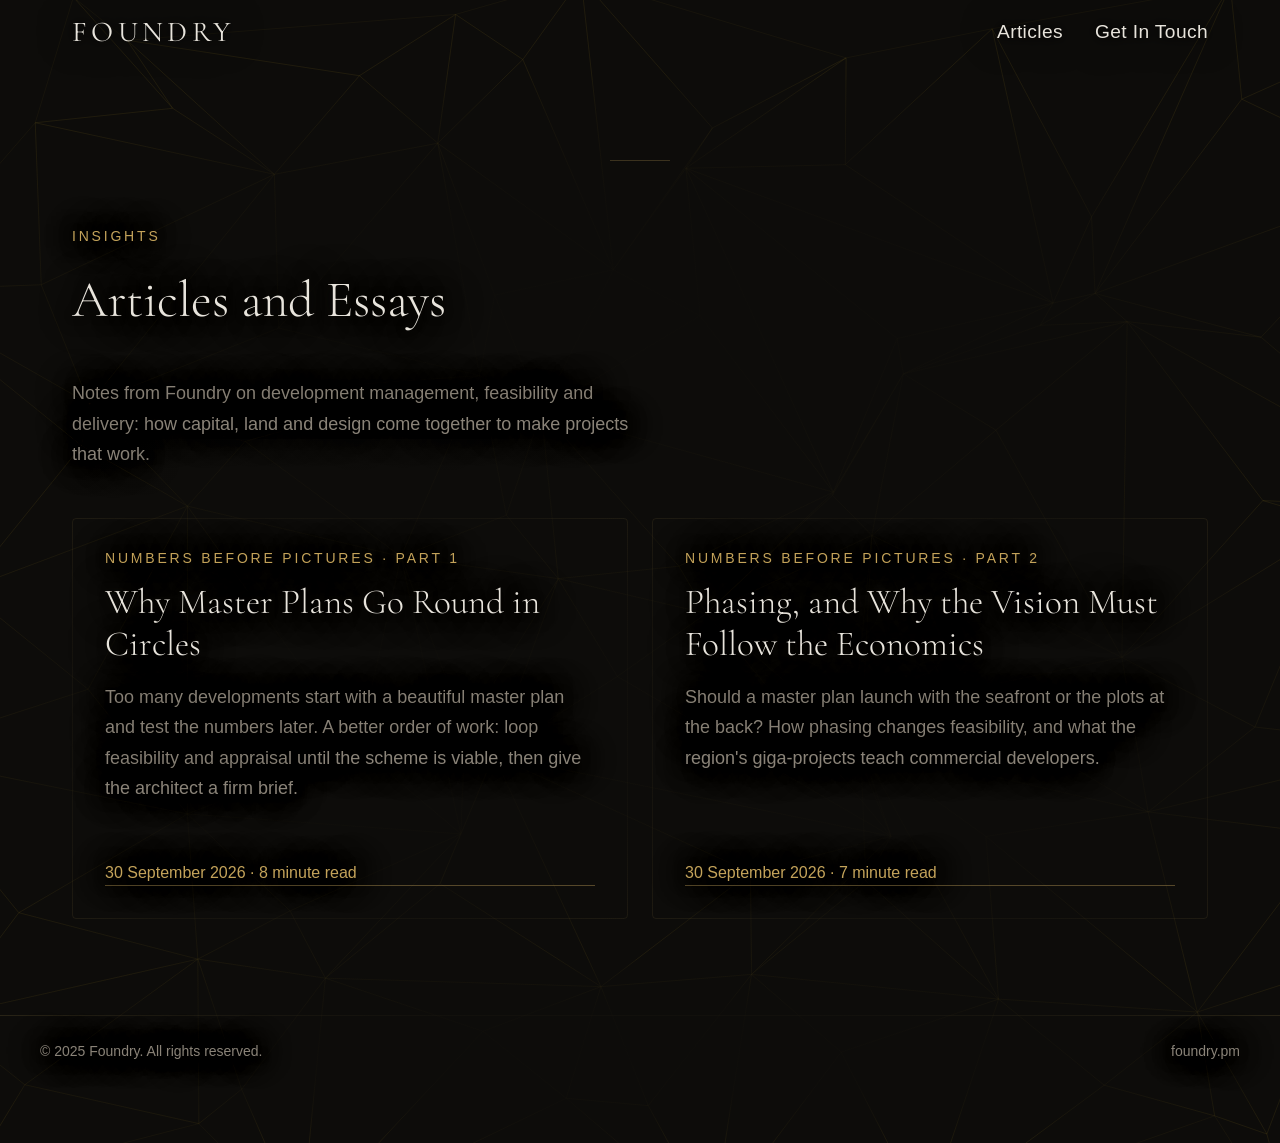
==== articles/index.html @ 2c0c54c0 "Add the Articles section: list page, styles and scripts" ====
<!DOCTYPE html>
<html lang="en">
  <head>
    <meta charset="UTF-8" />
    <meta name="viewport" content="width=device-width, initial-scale=1.0, maximum-scale=1" />
    <title>Articles and Essays | Foundry</title>
    <meta name="description" content="Articles and essays from Foundry on development management, feasibility, appraisal and phasing for real estate projects in the UAE and beyond." />
    <link rel="canonical" href="https://foundry.pm/articles/" />
    <meta property="og:title" content="Articles and Essays | Foundry" />
    <meta property="og:description" content="Articles and essays from Foundry on development management, feasibility, appraisal and phasing for real estate projects in the UAE and beyond." />
    <meta property="og:type" content="article" />
    <meta property="og:url" content="https://foundry.pm/articles/" />
    <meta property="og:image" content="https://foundry.pm/opengraph.jpg" />
    <link rel="icon" type="image/svg+xml" href="data:image/svg+xml,%3Csvg xmlns='http://www.w3.org/2000/svg' viewBox='0 0 32 32'%3E%3Crect width='32' height='32' rx='4' fill='%230D0C0A'/%3E%3Ctext x='7' y='23' font-family='Georgia,serif' font-size='20' font-weight='700' fill='%23C4A35A'%3EF%3C/text%3E%3C/svg%3E" />
    <link rel="preconnect" href="https://fonts.googleapis.com" />
    <link rel="preconnect" href="https://fonts.gstatic.com" crossorigin />
    <link href="https://fonts.googleapis.com/css2?family=Cormorant+Garamond:ital,wght@0,300;0,400;0,500;1,300;1,400&display=swap" rel="stylesheet" />
    <link href="https://api.fontshare.com/v2/css?f[]=satoshi@300,400,500,700&display=swap" rel="stylesheet" />
    <link rel="stylesheet" href="../assets/index-D7hxxsSs.css" />
    <link rel="stylesheet" href="../articles/site-extras.css" />
  </head>
  <body>
    <canvas id="page-bg" aria-hidden="true"></canvas>
    <nav class="foundry-nav">
      <div class="nav-container">
        <a class="nav-wordmark" href="../">FOUNDRY</a>
        <div class="nav-links">
          <a class="nav-cta" href="../articles/">Articles</a>
          <a class="nav-cta" href="../#contact">Get In Touch</a>
        </div>
      </div>
    </nav>
    <main>
      <section class="section articles-hero">
        <div class="section-container content-halo">
          <span class="section-divider" aria-hidden="true"></span>
          <p class="section-label">INSIGHTS</p>
          <h1 class="section-headline">Articles and Essays</h1>
          <p class="articles-intro">Notes from Foundry on development management, feasibility and delivery: how capital, land and design come together to make projects that work.</p>
        </div>
      </section>
      <section class="section" style="padding-top:0">
        <div class="section-container">
          <div class="articles-list">
          <a class="party-card content-halo insights-card" href="numbers-before-pictures-part-1/">
            <span class="card-num">Numbers Before Pictures · Part 1</span>
            <h3 class="card-title">Why Master Plans Go Round in Circles</h3>
            <p class="card-body">Too many developments start with a beautiful master plan and test the numbers later. A better order of work: loop feasibility and appraisal until the scheme is viable, then give the architect a firm brief.</p>
            <span class="insights-read">30 September 2026 · 8 minute read</span>
            <div class="card-line" aria-hidden="true"></div>
          </a>
          <a class="party-card content-halo insights-card" href="numbers-before-pictures-part-2/">
            <span class="card-num">Numbers Before Pictures · Part 2</span>
            <h3 class="card-title">Phasing, and Why the Vision Must Follow the Economics</h3>
            <p class="card-body">Should a master plan launch with the seafront or the plots at the back? How phasing changes feasibility, and what the region&#x27;s giga-projects teach commercial developers.</p>
            <span class="insights-read">30 September 2026 · 7 minute read</span>
            <div class="card-line" aria-hidden="true"></div>
          </a>
          </div>
        </div>
      </section>
    </main>
    <footer class="foundry-footer">
      <div class="footer-inner content-halo">
        <span class="footer-copy">© 2025 Foundry. All rights reserved.</span>
        <span class="footer-domain">foundry.pm</span>
      </div>
    </footer>
    <script src="../articles/page.js"></script>
  </body>
</html>
---- assets/index-D7hxxsSs.css ----
@layer properties{@supports (((-webkit-hyphens:none)) and (not (margin-trim:inline))) or ((-moz-orient:inline) and (not (color:rgb(from red r g b)))){*,:before,:after,::backdrop{--tw-translate-x:0;--tw-translate-y:0;--tw-translate-z:0;--tw-rotate-x:initial;--tw-rotate-y:initial;--tw-rotate-z:initial;--tw-skew-x:initial;--tw-skew-y:initial;--tw-space-y-reverse:0;--tw-space-x-reverse:0;--tw-border-style:solid;--tw-leading:initial;--tw-font-weight:initial;--tw-tracking:initial;--tw-ordinal:initial;--tw-slashed-zero:initial;--tw-numeric-figure:initial;--tw-numeric-spacing:initial;--tw-numeric-fraction:initial;--tw-shadow:0 0 #0000;--tw-shadow-color:initial;--tw-shadow-alpha:100%;--tw-inset-shadow:0 0 #0000;--tw-inset-shadow-color:initial;--tw-inset-shadow-alpha:100%;--tw-ring-color:initial;--tw-ring-shadow:0 0 #0000;--tw-inset-ring-color:initial;--tw-inset-ring-shadow:0 0 #0000;--tw-ring-inset:initial;--tw-ring-offset-width:0px;--tw-ring-offset-color:#fff;--tw-ring-offset-shadow:0 0 #0000;--tw-outline-style:solid;--tw-duration:initial;--tw-ease:initial;--tw-content:""}}}@layer theme{:root,:host{--font-sans:ui-sans-serif, system-ui, sans-serif, "Apple Color Emoji", "Segoe UI Emoji", "Segoe UI Symbol", "Noto Color Emoji";--font-mono:ui-monospace, SFMono-Regular, Menlo, Monaco, Consolas, "Liberation Mono", "Courier New", monospace;--color-red-50:oklch(97.1% .013 17.38);--color-red-300:oklch(80.8% .114 19.571);--color-red-400:oklch(70.4% .191 22.216);--color-red-500:oklch(63.7% .237 25.331);--color-red-600:oklch(57.7% .245 27.325);--color-gray-50:oklch(98.5% .002 247.839);--color-gray-600:oklch(44.6% .03 256.802);--color-gray-900:oklch(21% .034 264.665);--color-black:#000;--spacing:.25rem;--container-sm:24rem;--container-md:28rem;--container-lg:32rem;--text-xs:.75rem;--text-xs--line-height:calc(1 / .75);--text-sm:.875rem;--text-sm--line-height:calc(1.25 / .875);--text-base:1rem;--text-base--line-height: 1.5 ;--text-lg:1.125rem;--text-lg--line-height:calc(1.75 / 1.125);--text-xl:1.25rem;--text-2xl:1.5rem;--text-2xl--line-height:calc(2 / 1.5);--font-weight-normal:400;--font-weight-medium:500;--font-weight-semibold:600;--font-weight-bold:700;--tracking-tight:-.025em;--tracking-widest:.1em;--leading-snug:1.375;--leading-normal:1.5;--leading-relaxed:1.625;--radius-sm:.25rem;--radius-md:.375rem;--radius-lg:.5rem;--radius-xl:.75rem;--ease-in-out:cubic-bezier(.4, 0, .2, 1);--animate-spin:spin 1s linear infinite;--animate-pulse:pulse 2s cubic-bezier(.4, 0, .6, 1) infinite;--aspect-video:16 / 9;--default-transition-duration:.15s;--default-transition-timing-function:cubic-bezier(.4, 0, .2, 1);--default-font-family:var(--font-sans);--default-mono-font-family:var(--font-mono)}}@layer base{*,:after,:before,::backdrop{box-sizing:border-box;border:0 solid;margin:0;padding:0}::file-selector-button{box-sizing:border-box;border:0 solid;margin:0;padding:0}html,:host{-webkit-text-size-adjust:100%;tab-size:4;line-height:1.5;font-family:var(--default-font-family,ui-sans-serif, system-ui, sans-serif, "Apple Color Emoji", "Segoe UI Emoji", "Segoe UI Symbol", "Noto Color Emoji");font-feature-settings:var(--default-font-feature-settings,normal);font-variation-settings:var(--default-font-variation-settings,normal);-webkit-tap-highlight-color:transparent}hr{height:0;color:inherit;border-top-width:1px}abbr:where([title]){-webkit-text-decoration:underline dotted;text-decoration:underline dotted}h1,h2,h3,h4,h5,h6{font-size:inherit;font-weight:inherit}a{color:inherit;-webkit-text-decoration:inherit;text-decoration:inherit}b,strong{font-weight:bolder}code,kbd,samp,pre{font-family:var(--default-mono-font-family,ui-monospace, SFMono-Regular, Menlo, Monaco, Consolas, "Liberation Mono", "Courier New", monospace);font-feature-settings:var(--default-mono-font-feature-settings,normal);font-variation-settings:var(--default-mono-font-variation-settings,normal);font-size:1em}small{font-size:80%}sub,sup{vertical-align:baseline;font-size:75%;line-height:0;position:relative}sub{bottom:-.25em}sup{top:-.5em}table{text-indent:0;border-color:inherit;border-collapse:collapse}:-moz-focusring{outline:auto}progress{vertical-align:baseline}summary{display:list-item}ol,ul,menu{list-style:none}img,svg,video,canvas,audio,iframe,embed,object{vertical-align:middle;display:block}img,video{max-width:100%;height:auto}button,input,select,optgroup,textarea{font:inherit;font-feature-settings:inherit;font-variation-settings:inherit;letter-spacing:inherit;color:inherit;opacity:1;background-color:#0000;border-radius:0}::file-selector-button{font:inherit;font-feature-settings:inherit;font-variation-settings:inherit;letter-spacing:inherit;color:inherit;opacity:1;background-color:#0000;border-radius:0}:where(select:is([multiple],[size])) optgroup{font-weight:bolder}:where(select:is([multiple],[size])) optgroup option{padding-inline-start:20px}::file-selector-button{margin-inline-end:4px}::placeholder{opacity:1}@supports (not ((-webkit-appearance:-apple-pay-button))) or (contain-intrinsic-size:1px){::placeholder{color:currentColor}@supports (color:color-mix(in lab,red,red)){::placeholder{color:color-mix(in oklab,currentcolor 50%,transparent)}}}textarea{resize:vertical}::-webkit-search-decoration{-webkit-appearance:none}::-webkit-date-and-time-value{min-height:1lh;text-align:inherit}::-webkit-datetime-edit{display:inline-flex}::-webkit-datetime-edit-fields-wrapper{padding:0}::-webkit-datetime-edit{padding-block:0}::-webkit-datetime-edit-year-field{padding-block:0}::-webkit-datetime-edit-month-field{padding-block:0}::-webkit-datetime-edit-day-field{padding-block:0}::-webkit-datetime-edit-hour-field{padding-block:0}::-webkit-datetime-edit-minute-field{padding-block:0}::-webkit-datetime-edit-second-field{padding-block:0}::-webkit-datetime-edit-millisecond-field{padding-block:0}::-webkit-datetime-edit-meridiem-field{padding-block:0}::-webkit-calendar-picker-indicator{line-height:1}:-moz-ui-invalid{box-shadow:none}button,input:where([type=button],[type=reset],[type=submit]){appearance:button}::file-selector-button{appearance:button}::-webkit-inner-spin-button{height:auto}::-webkit-outer-spin-button{height:auto}[hidden]:where(:not([hidden=until-found])){display:none!important}}@layer components;@layer utilities{.\@container\/field-group{container:field-group/inline-size}.pointer-events-auto{pointer-events:auto}.pointer-events-none{pointer-events:none}.invisible{visibility:hidden}.sr-only{clip-path:inset(50%);white-space:nowrap;border-width:0;width:1px;height:1px;margin:-1px;padding:0;position:absolute;overflow:hidden}.absolute{position:absolute}.fixed{position:fixed}.relative{position:relative}.static{position:static}.inset-0{inset:calc(var(--spacing) * 0)}.inset-x-0{inset-inline:calc(var(--spacing) * 0)}.inset-y-0{inset-block:calc(var(--spacing) * 0)}.start{inset-inline-start:var(--spacing)}.-top-12{top:calc(var(--spacing) * -12)}.top-0{top:calc(var(--spacing) * 0)}.top-1\.5{top:calc(var(--spacing) * 1.5)}.top-1\/2{top:50%}.top-2{top:calc(var(--spacing) * 2)}.top-3\.5{top:calc(var(--spacing) * 3.5)}.top-4{top:calc(var(--spacing) * 4)}.top-\[1px\]{top:1px}.top-\[50\%\]{top:50%}.top-\[60\%\]{top:60%}.top-full{top:100%}.-right-12{right:calc(var(--spacing) * -12)}.right-0{right:calc(var(--spacing) * 0)}.right-1{right:calc(var(--spacing) * 1)}.right-2{right:calc(var(--spacing) * 2)}.right-3{right:calc(var(--spacing) * 3)}.right-4{right:calc(var(--spacing) * 4)}.-bottom-12{bottom:calc(var(--spacing) * -12)}.bottom-0{bottom:calc(var(--spacing) * 0)}.-left-12{left:calc(var(--spacing) * -12)}.left-0{left:calc(var(--spacing) * 0)}.left-1\/2{left:50%}.left-2{left:calc(var(--spacing) * 2)}.left-\[50\%\]{left:50%}.z-10{z-index:10}.z-20{z-index:20}.z-50{z-index:50}.z-\[1\]{z-index:1}.z-\[100\]{z-index:100}.order-first{order:-9999}.order-last{order:9999}.\!m-0{margin:calc(var(--spacing) * 0)!important}.-mx-1{margin-inline:calc(var(--spacing) * -1)}.mx-2{margin-inline:calc(var(--spacing) * 2)}.mx-3\.5{margin-inline:calc(var(--spacing) * 3.5)}.mx-4{margin-inline:calc(var(--spacing) * 4)}.mx-auto{margin-inline:auto}.-my-2{margin-block:calc(var(--spacing) * -2)}.my-0{margin-block:calc(var(--spacing) * 0)}.my-0\.5{margin-block:calc(var(--spacing) * .5)}.my-1{margin-block:calc(var(--spacing) * 1)}.-mt-4{margin-top:calc(var(--spacing) * -4)}.mt-1\.5{margin-top:calc(var(--spacing) * 1.5)}.mt-2{margin-top:calc(var(--spacing) * 2)}.mt-4{margin-top:calc(var(--spacing) * 4)}.mt-24{margin-top:calc(var(--spacing) * 24)}.mt-auto{margin-top:auto}.mr-2{margin-right:calc(var(--spacing) * 2)}.mb-1{margin-bottom:calc(var(--spacing) * 1)}.mb-2{margin-bottom:calc(var(--spacing) * 2)}.mb-3{margin-bottom:calc(var(--spacing) * 3)}.mb-4{margin-bottom:calc(var(--spacing) * 4)}.-ml-4{margin-left:calc(var(--spacing) * -4)}.ml-1{margin-left:calc(var(--spacing) * 1)}.ml-4{margin-left:calc(var(--spacing) * 4)}.ml-auto{margin-left:auto}.line-clamp-2{-webkit-line-clamp:2;-webkit-box-orient:vertical;display:-webkit-box;overflow:hidden}.block{display:block}.flex{display:flex}.grid{display:grid}.hidden{display:none}.inline-flex{display:inline-flex}.table{display:table}.aspect-square{aspect-ratio:1}.aspect-video{aspect-ratio:var(--aspect-video)}.size-4{width:calc(var(--spacing) * 4);height:calc(var(--spacing) * 4)}.size-6{width:calc(var(--spacing) * 6);height:calc(var(--spacing) * 6)}.size-8{width:calc(var(--spacing) * 8);height:calc(var(--spacing) * 8)}.size-10{width:calc(var(--spacing) * 10);height:calc(var(--spacing) * 10)}.size-\[--cell-size\]{width:--cell-size;height:--cell-size}.h-1\.5{height:calc(var(--spacing) * 1.5)}.h-2{height:calc(var(--spacing) * 2)}.h-2\.5{height:calc(var(--spacing) * 2.5)}.h-3{height:calc(var(--spacing) * 3)}.h-3\.5{height:calc(var(--spacing) * 3.5)}.h-4{height:calc(var(--spacing) * 4)}.h-5{height:calc(var(--spacing) * 5)}.h-6{height:calc(var(--spacing) * 6)}.h-7{height:calc(var(--spacing) * 7)}.h-8{height:calc(var(--spacing) * 8)}.h-9{height:calc(var(--spacing) * 9)}.h-10{height:calc(var(--spacing) * 10)}.h-12{height:calc(var(--spacing) * 12)}.h-\[--cell-size\]{height:--cell-size}.h-\[1px\]{height:1px}.h-\[var\(--radix-navigation-menu-viewport-height\)\]{height:var(--radix-navigation-menu-viewport-height)}.h-\[var\(--radix-select-trigger-height\)\]{height:var(--radix-select-trigger-height)}.h-auto{height:auto}.h-full{height:100%}.h-px{height:1px}.h-svh{height:100svh}.max-h-\[--radix-context-menu-content-available-height\]{max-height:--radix-context-menu-content-available-height}.max-h-\[--radix-select-content-available-height\]{max-height:--radix-select-content-available-height}.max-h-\[300px\]{max-height:300px}.max-h-\[var\(--radix-dropdown-menu-content-available-height\)\]{max-height:var(--radix-dropdown-menu-content-available-height)}.max-h-screen{max-height:100vh}.min-h-0{min-height:calc(var(--spacing) * 0)}.min-h-8{min-height:calc(var(--spacing) * 8)}.min-h-9{min-height:calc(var(--spacing) * 9)}.min-h-10{min-height:calc(var(--spacing) * 10)}.min-h-\[60px\]{min-height:60px}.min-h-screen{min-height:100vh}.min-h-svh{min-height:100svh}.w-0{width:calc(var(--spacing) * 0)}.w-1{width:calc(var(--spacing) * 1)}.w-2{width:calc(var(--spacing) * 2)}.w-2\.5{width:calc(var(--spacing) * 2.5)}.w-3{width:calc(var(--spacing) * 3)}.w-3\.5{width:calc(var(--spacing) * 3.5)}.w-3\/4{width:75%}.w-4{width:calc(var(--spacing) * 4)}.w-5{width:calc(var(--spacing) * 5)}.w-7{width:calc(var(--spacing) * 7)}.w-8{width:calc(var(--spacing) * 8)}.w-9{width:calc(var(--spacing) * 9)}.w-10{width:calc(var(--spacing) * 10)}.w-64{width:calc(var(--spacing) * 64)}.w-72{width:calc(var(--spacing) * 72)}.w-\[--cell-size\]{width:--cell-size}.w-\[1px\]{width:1px}.w-\[100px\]{width:100px}.w-\[var\(--sidebar-width\)\]{width:var(--sidebar-width)}.w-auto{width:auto}.w-fit{width:fit-content}.w-full{width:100%}.w-max{width:max-content}.w-px{width:1px}.max-w-\[var\(--skeleton-width\)\]{max-width:var(--skeleton-width)}.max-w-lg{max-width:var(--container-lg)}.max-w-max{max-width:max-content}.max-w-md{max-width:var(--container-md)}.max-w-sm{max-width:var(--container-sm)}.min-w-0{min-width:calc(var(--spacing) * 0)}.min-w-5{min-width:calc(var(--spacing) * 5)}.min-w-8{min-width:calc(var(--spacing) * 8)}.min-w-9{min-width:calc(var(--spacing) * 9)}.min-w-10{min-width:calc(var(--spacing) * 10)}.min-w-\[--cell-size\]{min-width:--cell-size}.min-w-\[8rem\]{min-width:8rem}.min-w-\[12rem\]{min-width:12rem}.min-w-\[var\(--radix-select-trigger-width\)\]{min-width:var(--radix-select-trigger-width)}.flex-1{flex:1}.shrink-0{flex-shrink:0}.grow{flex-grow:1}.grow-0{flex-grow:0}.basis-full{flex-basis:100%}.caption-bottom{caption-side:bottom}.border-collapse{border-collapse:collapse}.origin-\[--radix-context-menu-content-transform-origin\]{transform-origin:--radix-context-menu-content-transform-origin}.origin-\[--radix-dropdown-menu-content-transform-origin\]{transform-origin:--radix-dropdown-menu-content-transform-origin}.origin-\[--radix-hover-card-content-transform-origin\]{transform-origin:--radix-hover-card-content-transform-origin}.origin-\[--radix-menubar-content-transform-origin\]{transform-origin:--radix-menubar-content-transform-origin}.origin-\[--radix-popover-content-transform-origin\]{transform-origin:--radix-popover-content-transform-origin}.origin-\[--radix-select-content-transform-origin\]{transform-origin:--radix-select-content-transform-origin}.origin-\[--radix-tooltip-content-transform-origin\]{transform-origin:--radix-tooltip-content-transform-origin}.-translate-x-1\/2{--tw-translate-x: -50% ;translate:var(--tw-translate-x) var(--tw-translate-y)}.-translate-x-px{--tw-translate-x:-1px;translate:var(--tw-translate-x) var(--tw-translate-y)}.translate-x-\[-50\%\]{--tw-translate-x:-50%;translate:var(--tw-translate-x) var(--tw-translate-y)}.translate-x-px{--tw-translate-x:1px;translate:var(--tw-translate-x) var(--tw-translate-y)}.-translate-y-1\/2{--tw-translate-y: -50% ;translate:var(--tw-translate-x) var(--tw-translate-y)}.translate-y-\[-50\%\]{--tw-translate-y:-50%;translate:var(--tw-translate-x) var(--tw-translate-y)}.rotate-45{rotate:45deg}.rotate-90{rotate:90deg}.transform{transform:var(--tw-rotate-x,) var(--tw-rotate-y,) var(--tw-rotate-z,) var(--tw-skew-x,) var(--tw-skew-y,)}.animate-pulse{animation:var(--animate-pulse)}.animate-spin{animation:var(--animate-spin)}.cursor-default{cursor:default}.cursor-pointer{cursor:pointer}.cursor-text{cursor:text}.touch-none{touch-action:none}.resize{resize:both}.resize-none{resize:none}.list-disc{list-style-type:disc}.list-none{list-style-type:none}.flex-col{flex-direction:column}.flex-col-reverse{flex-direction:column-reverse}.flex-row{flex-direction:row}.flex-wrap{flex-wrap:wrap}.place-content-center{place-content:center}.items-center{align-items:center}.items-end{align-items:flex-end}.items-start{align-items:flex-start}.items-stretch{align-items:stretch}.justify-between{justify-content:space-between}.justify-center{justify-content:center}.justify-start{justify-content:flex-start}.gap-1{gap:calc(var(--spacing) * 1)}.gap-1\.5{gap:calc(var(--spacing) * 1.5)}.gap-2{gap:calc(var(--spacing) * 2)}.gap-2\.5{gap:calc(var(--spacing) * 2.5)}.gap-3{gap:calc(var(--spacing) * 3)}.gap-4{gap:calc(var(--spacing) * 4)}.gap-6{gap:calc(var(--spacing) * 6)}.gap-7{gap:calc(var(--spacing) * 7)}:where(.space-y-1\.5>:not(:last-child)){--tw-space-y-reverse:0;margin-block-start:calc(calc(var(--spacing) * 1.5) * var(--tw-space-y-reverse));margin-block-end:calc(calc(var(--spacing) * 1.5) * calc(1 - var(--tw-space-y-reverse)))}:where(.space-y-2>:not(:last-child)){--tw-space-y-reverse:0;margin-block-start:calc(calc(var(--spacing) * 2) * var(--tw-space-y-reverse));margin-block-end:calc(calc(var(--spacing) * 2) * calc(1 - var(--tw-space-y-reverse)))}:where(.space-x-1>:not(:last-child)){--tw-space-x-reverse:0;margin-inline-start:calc(calc(var(--spacing) * 1) * var(--tw-space-x-reverse));margin-inline-end:calc(calc(var(--spacing) * 1) * calc(1 - var(--tw-space-x-reverse)))}:where(.space-x-4>:not(:last-child)){--tw-space-x-reverse:0;margin-inline-start:calc(calc(var(--spacing) * 4) * var(--tw-space-x-reverse));margin-inline-end:calc(calc(var(--spacing) * 4) * calc(1 - var(--tw-space-x-reverse)))}.self-stretch{align-self:stretch}.overflow-auto{overflow:auto}.overflow-hidden{overflow:hidden}.overflow-x-hidden{overflow-x:hidden}.overflow-y-auto{overflow-y:auto}.rounded-\[2px\]{border-radius:2px}.rounded-\[calc\(var\(--radius\)-5px\)\]{border-radius:calc(var(--radius) - 5px)}.rounded-\[inherit\]{border-radius:inherit}.rounded-full{border-radius:3.40282e38px}.rounded-lg{border-radius:var(--radius-lg)}.rounded-md{border-radius:var(--radius-md)}.rounded-none{border-radius:0}.rounded-sm{border-radius:var(--radius-sm)}.rounded-xl{border-radius:var(--radius-xl)}.rounded-t-\[10px\]{border-top-left-radius:10px;border-top-right-radius:10px}.rounded-l-md{border-top-left-radius:var(--radius-md);border-bottom-left-radius:var(--radius-md)}.rounded-tl-sm{border-top-left-radius:var(--radius-sm)}.rounded-r-md{border-top-right-radius:var(--radius-md);border-bottom-right-radius:var(--radius-md)}.border{border-style:var(--tw-border-style);border-width:1px}.border-0{border-style:var(--tw-border-style);border-width:0}.border-2{border-style:var(--tw-border-style);border-width:2px}.border-\[1\.5px\]{border-style:var(--tw-border-style);border-width:1.5px}.border-y{border-block-style:var(--tw-border-style);border-block-width:1px}.border-t{border-top-style:var(--tw-border-style);border-top-width:1px}.border-r{border-right-style:var(--tw-border-style);border-right-width:1px}.border-b{border-bottom-style:var(--tw-border-style);border-bottom-width:1px}.border-l{border-left-style:var(--tw-border-style);border-left-width:1px}.border-dashed{--tw-border-style:dashed;border-style:dashed}.\[border-color\:var\(--badge-outline\)\]{border-color:var(--badge-outline)}.\[border-color\:var\(--button-outline\)\]{border-color:var(--button-outline)}.border-\[--color-border\]{border-color:--color-border}.border-transparent{border-color:#0000}.border-t-transparent{border-top-color:#0000}.border-l-transparent{border-left-color:#0000}.bg-\[--color-bg\]{background-color:--color-bg}.bg-black\/80{background-color:#000c}@supports (color:color-mix(in lab,red,red)){.bg-black\/80{background-color:color-mix(in oklab,var(--color-black) 80%,transparent)}}.bg-gray-50{background-color:var(--color-gray-50)}.bg-transparent{background-color:#0000}.fill-current{fill:currentColor}.p-0{padding:calc(var(--spacing) * 0)}.p-1{padding:calc(var(--spacing) * 1)}.p-2{padding:calc(var(--spacing) * 2)}.p-3{padding:calc(var(--spacing) * 3)}.p-4{padding:calc(var(--spacing) * 4)}.p-6{padding:calc(var(--spacing) * 6)}.p-\[1px\]{padding:1px}.px-1{padding-inline:calc(var(--spacing) * 1)}.px-1\.5{padding-inline:calc(var(--spacing) * 1.5)}.px-2{padding-inline:calc(var(--spacing) * 2)}.px-2\.5{padding-inline:calc(var(--spacing) * 2.5)}.px-3{padding-inline:calc(var(--spacing) * 3)}.px-4{padding-inline:calc(var(--spacing) * 4)}.px-8{padding-inline:calc(var(--spacing) * 8)}.px-\[--cell-size\]{padding-inline:--cell-size}.py-0\.5{padding-block:calc(var(--spacing) * .5)}.py-1{padding-block:calc(var(--spacing) * 1)}.py-1\.5{padding-block:calc(var(--spacing) * 1.5)}.py-2{padding-block:calc(var(--spacing) * 2)}.py-3{padding-block:calc(var(--spacing) * 3)}.py-4{padding-block:calc(var(--spacing) * 4)}.py-6{padding-block:calc(var(--spacing) * 6)}.pt-0{padding-top:calc(var(--spacing) * 0)}.pt-3{padding-top:calc(var(--spacing) * 3)}.pt-4{padding-top:calc(var(--spacing) * 4)}.pt-6{padding-top:calc(var(--spacing) * 6)}.pr-1{padding-right:calc(var(--spacing) * 1)}.pr-2{padding-right:calc(var(--spacing) * 2)}.pr-2\.5{padding-right:calc(var(--spacing) * 2.5)}.pr-3{padding-right:calc(var(--spacing) * 3)}.pr-8{padding-right:calc(var(--spacing) * 8)}.pb-3{padding-bottom:calc(var(--spacing) * 3)}.pb-4{padding-bottom:calc(var(--spacing) * 4)}.pl-2{padding-left:calc(var(--spacing) * 2)}.pl-2\.5{padding-left:calc(var(--spacing) * 2.5)}.pl-3{padding-left:calc(var(--spacing) * 3)}.pl-4{padding-left:calc(var(--spacing) * 4)}.pl-8{padding-left:calc(var(--spacing) * 8)}.text-center{text-align:center}.text-left{text-align:left}.align-middle{vertical-align:middle}.font-mono{font-family:var(--font-mono)}.font-sans{font-family:var(--font-sans)}.text-2xl{font-size:var(--text-2xl);line-height:var(--tw-leading,var(--text-2xl--line-height))}.text-base{font-size:var(--text-base);line-height:var(--tw-leading,var(--text-base--line-height))}.text-lg{font-size:var(--text-lg);line-height:var(--tw-leading,var(--text-lg--line-height))}.text-sm{font-size:var(--text-sm);line-height:var(--tw-leading,var(--text-sm--line-height))}.text-sm\/relaxed{font-size:var(--text-sm);line-height:var(--leading-relaxed)}.text-xs{font-size:var(--text-xs);line-height:var(--tw-leading,var(--text-xs--line-height))}.text-\[0\.8rem\]{font-size:.8rem}.leading-none{--tw-leading:1;line-height:1}.leading-normal{--tw-leading:var(--leading-normal);line-height:var(--leading-normal)}.leading-snug{--tw-leading:var(--leading-snug);line-height:var(--leading-snug)}.font-bold{--tw-font-weight:var(--font-weight-bold);font-weight:var(--font-weight-bold)}.font-medium{--tw-font-weight:var(--font-weight-medium);font-weight:var(--font-weight-medium)}.font-normal{--tw-font-weight:var(--font-weight-normal);font-weight:var(--font-weight-normal)}.font-semibold{--tw-font-weight:var(--font-weight-semibold);font-weight:var(--font-weight-semibold)}.tracking-tight{--tw-tracking:var(--tracking-tight);letter-spacing:var(--tracking-tight)}.tracking-widest{--tw-tracking:var(--tracking-widest);letter-spacing:var(--tracking-widest)}.text-balance{text-wrap:balance}.break-words{overflow-wrap:break-word}.whitespace-nowrap{white-space:nowrap}.text-current{color:currentColor}.text-gray-600{color:var(--color-gray-600)}.text-gray-900{color:var(--color-gray-900)}.text-red-500{color:var(--color-red-500)}.tabular-nums{--tw-numeric-spacing:tabular-nums;font-variant-numeric:var(--tw-ordinal,) var(--tw-slashed-zero,) var(--tw-numeric-figure,) var(--tw-numeric-spacing,) var(--tw-numeric-fraction,)}.underline-offset-4{text-underline-offset:4px}.opacity-0{opacity:0}.opacity-50{opacity:.5}.opacity-60{opacity:.6}.opacity-70{opacity:.7}.opacity-90{opacity:.9}.shadow{--tw-shadow:0 1px 3px 0 var(--tw-shadow-color,#0000001a), 0 1px 2px -1px var(--tw-shadow-color,#0000001a);box-shadow:var(--tw-inset-shadow),var(--tw-inset-ring-shadow),var(--tw-ring-offset-shadow),var(--tw-ring-shadow),var(--tw-shadow)}.shadow-\[0_0_0_1px_hsl\(var\(--sidebar-border\)\)\]{--tw-shadow:0 0 0 1px var(--tw-shadow-color,hsl(var(--sidebar-border)));box-shadow:var(--tw-inset-shadow),var(--tw-inset-ring-shadow),var(--tw-ring-offset-shadow),var(--tw-ring-shadow),var(--tw-shadow)}.shadow-lg{--tw-shadow:0 10px 15px -3px var(--tw-shadow-color,#0000001a), 0 4px 6px -4px var(--tw-shadow-color,#0000001a);box-shadow:var(--tw-inset-shadow),var(--tw-inset-ring-shadow),var(--tw-ring-offset-shadow),var(--tw-ring-shadow),var(--tw-shadow)}.shadow-md{--tw-shadow:0 4px 6px -1px var(--tw-shadow-color,#0000001a), 0 2px 4px -2px var(--tw-shadow-color,#0000001a);box-shadow:var(--tw-inset-shadow),var(--tw-inset-ring-shadow),var(--tw-ring-offset-shadow),var(--tw-ring-shadow),var(--tw-shadow)}.shadow-none{--tw-shadow:0 0 #0000;box-shadow:var(--tw-inset-shadow),var(--tw-inset-ring-shadow),var(--tw-ring-offset-shadow),var(--tw-ring-shadow),var(--tw-shadow)}.shadow-sm{--tw-shadow:0 1px 3px 0 var(--tw-shadow-color,#0000001a), 0 1px 2px -1px var(--tw-shadow-color,#0000001a);box-shadow:var(--tw-inset-shadow),var(--tw-inset-ring-shadow),var(--tw-ring-offset-shadow),var(--tw-ring-shadow),var(--tw-shadow)}.shadow-xl{--tw-shadow:0 20px 25px -5px var(--tw-shadow-color,#0000001a), 0 8px 10px -6px var(--tw-shadow-color,#0000001a);box-shadow:var(--tw-inset-shadow),var(--tw-inset-ring-shadow),var(--tw-ring-offset-shadow),var(--tw-ring-shadow),var(--tw-shadow)}.shadow-xs{--tw-shadow:0 1px 2px 0 var(--tw-shadow-color,#0000000d);box-shadow:var(--tw-inset-shadow),var(--tw-inset-ring-shadow),var(--tw-ring-offset-shadow),var(--tw-ring-shadow),var(--tw-shadow)}.ring-0{--tw-ring-shadow:var(--tw-ring-inset,) 0 0 0 calc(0px + var(--tw-ring-offset-width)) var(--tw-ring-color,currentcolor);box-shadow:var(--tw-inset-shadow),var(--tw-inset-ring-shadow),var(--tw-ring-offset-shadow),var(--tw-ring-shadow),var(--tw-shadow)}.ring-1{--tw-ring-shadow:var(--tw-ring-inset,) 0 0 0 calc(1px + var(--tw-ring-offset-width)) var(--tw-ring-color,currentcolor);box-shadow:var(--tw-inset-shadow),var(--tw-inset-ring-shadow),var(--tw-ring-offset-shadow),var(--tw-ring-shadow),var(--tw-shadow)}.outline-hidden{--tw-outline-style:none;outline-style:none}@media(forced-colors:active){.outline-hidden{outline-offset:2px;outline:2px solid #0000}}.outline{outline-style:var(--tw-outline-style);outline-width:1px}.outline-2{outline-style:var(--tw-outline-style);outline-width:2px}.outline-offset-2{outline-offset:2px}.outline-transparent{outline-color:#0000}.transition{transition-property:color,background-color,border-color,outline-color,text-decoration-color,fill,stroke,--tw-gradient-from,--tw-gradient-via,--tw-gradient-to,opacity,box-shadow,transform,translate,scale,rotate,filter,-webkit-backdrop-filter,backdrop-filter,display,content-visibility,overlay,pointer-events;transition-timing-function:var(--tw-ease,var(--default-transition-timing-function));transition-duration:var(--tw-duration,var(--default-transition-duration))}.transition-\[color\,box-shadow\]{transition-property:color,box-shadow;transition-timing-function:var(--tw-ease,var(--default-transition-timing-function));transition-duration:var(--tw-duration,var(--default-transition-duration))}.transition-\[left\,right\,width\]{transition-property:left,right,width;transition-timing-function:var(--tw-ease,var(--default-transition-timing-function));transition-duration:var(--tw-duration,var(--default-transition-duration))}.transition-\[margin\,opacity\]{transition-property:margin,opacity;transition-timing-function:var(--tw-ease,var(--default-transition-timing-function));transition-duration:var(--tw-duration,var(--default-transition-duration))}.transition-\[width\,height\,padding\]{transition-property:width,height,padding;transition-timing-function:var(--tw-ease,var(--default-transition-timing-function));transition-duration:var(--tw-duration,var(--default-transition-duration))}.transition-\[width\]{transition-property:width;transition-timing-function:var(--tw-ease,var(--default-transition-timing-function));transition-duration:var(--tw-duration,var(--default-transition-duration))}.transition-all{transition-property:all;transition-timing-function:var(--tw-ease,var(--default-transition-timing-function));transition-duration:var(--tw-duration,var(--default-transition-duration))}.transition-colors{transition-property:color,background-color,border-color,outline-color,text-decoration-color,fill,stroke,--tw-gradient-from,--tw-gradient-via,--tw-gradient-to;transition-timing-function:var(--tw-ease,var(--default-transition-timing-function));transition-duration:var(--tw-duration,var(--default-transition-duration))}.transition-opacity{transition-property:opacity;transition-timing-function:var(--tw-ease,var(--default-transition-timing-function));transition-duration:var(--tw-duration,var(--default-transition-duration))}.transition-transform{transition-property:transform,translate,scale,rotate;transition-timing-function:var(--tw-ease,var(--default-transition-timing-function));transition-duration:var(--tw-duration,var(--default-transition-duration))}.duration-100{--tw-duration:.1s;transition-duration:.1s}.duration-200{--tw-duration:.2s;transition-duration:.2s}.duration-300{--tw-duration:.3s;transition-duration:.3s}.duration-1000{--tw-duration:1s;transition-duration:1s}.ease-in-out{--tw-ease:var(--ease-in-out);transition-timing-function:var(--ease-in-out)}.ease-linear{--tw-ease:linear;transition-timing-function:linear}.outline-none{--tw-outline-style:none;outline-style:none}.select-none{-webkit-user-select:none;user-select:none}.\[--cell-size\:2rem\]{--cell-size:2rem}.group-focus-within\/menu-item\:opacity-100:is(:where(.group\/menu-item):focus-within *){opacity:1}@media(hover:hover){.group-hover\:opacity-100:is(:where(.group):hover *),.group-hover\/menu-item\:opacity-100:is(:where(.group\/menu-item):hover *){opacity:1}}.group-has-data-\[sidebar\=menu-action\]\/menu-item\:pr-8:is(:where(.group\/menu-item):has([data-sidebar=menu-action]) *){padding-right:calc(var(--spacing) * 8)}.group-has-\[\[data-orientation\=horizontal\]\]\/field\:text-balance:is(:where(.group\/field):has([data-orientation=horizontal]) *){text-wrap:balance}.group-has-\[\[data-slot\=item-description\]\]\/item\:translate-y-0\.5:is(:where(.group\/item):has([data-slot=item-description]) *){--tw-translate-y:calc(var(--spacing) * .5);translate:var(--tw-translate-x) var(--tw-translate-y)}.group-has-\[\[data-slot\=item-description\]\]\/item\:self-start:is(:where(.group\/item):has([data-slot=item-description]) *){align-self:flex-start}.group-has-\[\>input\]\/input-group\:pt-2\.5:is(:where(.group\/input-group):has(>input) *){padding-top:calc(var(--spacing) * 2.5)}.group-has-\[\>input\]\/input-group\:pb-2\.5:is(:where(.group\/input-group):has(>input) *){padding-bottom:calc(var(--spacing) * 2.5)}.group-data-\[collapsible\=icon\]\:-mt-8:is(:where(.group)[data-collapsible=icon] *){margin-top:calc(var(--spacing) * -8)}.group-data-\[collapsible\=icon\]\:hidden:is(:where(.group)[data-collapsible=icon] *){display:none}.group-data-\[collapsible\=icon\]\:h-8\!:is(:where(.group)[data-collapsible=icon] *){height:calc(var(--spacing) * 8)!important}.group-data-\[collapsible\=icon\]\:w-8\!:is(:where(.group)[data-collapsible=icon] *){width:calc(var(--spacing) * 8)!important}.group-data-\[collapsible\=icon\]\:w-\[calc\(var\(--sidebar-width-icon\)\+var\(--spacing-4\)\)\]:is(:where(.group)[data-collapsible=icon] *){width:calc(var(--sidebar-width-icon) + var(--spacing-4))}.group-data-\[collapsible\=icon\]\:w-\[calc\(var\(--sidebar-width-icon\)\+var\(--spacing-4\)\+2px\)\]:is(:where(.group)[data-collapsible=icon] *){width:calc(var(--sidebar-width-icon) + var(--spacing-4) + 2px)}.group-data-\[collapsible\=icon\]\:w-\[var\(--sidebar-width-icon\)\]:is(:where(.group)[data-collapsible=icon] *){width:var(--sidebar-width-icon)}.group-data-\[collapsible\=icon\]\:overflow-hidden:is(:where(.group)[data-collapsible=icon] *){overflow:hidden}.group-data-\[collapsible\=icon\]\:p-0\!:is(:where(.group)[data-collapsible=icon] *){padding:calc(var(--spacing) * 0)!important}.group-data-\[collapsible\=icon\]\:p-2\!:is(:where(.group)[data-collapsible=icon] *){padding:calc(var(--spacing) * 2)!important}.group-data-\[collapsible\=icon\]\:opacity-0:is(:where(.group)[data-collapsible=icon] *){opacity:0}.group-data-\[collapsible\=offcanvas\]\:right-\[calc\(var\(--sidebar-width\)\*-1\)\]:is(:where(.group)[data-collapsible=offcanvas] *){right:calc(var(--sidebar-width) * -1)}.group-data-\[collapsible\=offcanvas\]\:left-\[calc\(var\(--sidebar-width\)\*-1\)\]:is(:where(.group)[data-collapsible=offcanvas] *){left:calc(var(--sidebar-width) * -1)}.group-data-\[collapsible\=offcanvas\]\:w-0:is(:where(.group)[data-collapsible=offcanvas] *){width:calc(var(--spacing) * 0)}.group-data-\[collapsible\=offcanvas\]\:translate-x-0:is(:where(.group)[data-collapsible=offcanvas] *){--tw-translate-x:calc(var(--spacing) * 0);translate:var(--tw-translate-x) var(--tw-translate-y)}.group-data-\[disabled\=true\]\/field\:opacity-50:is(:where(.group\/field)[data-disabled=true] *),.group-data-\[disabled\=true\]\/input-group\:opacity-50:is(:where(.group\/input-group)[data-disabled=true] *){opacity:.5}.group-data-\[focused\=true\]\/day\:relative:is(:where(.group\/day)[data-focused=true] *){position:relative}.group-data-\[focused\=true\]\/day\:z-10:is(:where(.group\/day)[data-focused=true] *){z-index:10}.group-data-\[focused\=true\]\/day\:ring-\[3px\]:is(:where(.group\/day)[data-focused=true] *){--tw-ring-shadow:var(--tw-ring-inset,) 0 0 0 calc(3px + var(--tw-ring-offset-width)) var(--tw-ring-color,currentcolor);box-shadow:var(--tw-inset-shadow),var(--tw-inset-ring-shadow),var(--tw-ring-offset-shadow),var(--tw-ring-shadow),var(--tw-shadow)}.group-data-\[side\=left\]\:-right-4:is(:where(.group)[data-side=left] *){right:calc(var(--spacing) * -4)}.group-data-\[side\=left\]\:border-r:is(:where(.group)[data-side=left] *){border-right-style:var(--tw-border-style);border-right-width:1px}.group-data-\[side\=right\]\:left-0:is(:where(.group)[data-side=right] *){left:calc(var(--spacing) * 0)}.group-data-\[side\=right\]\:rotate-180:is(:where(.group)[data-side=right] *){rotate:180deg}.group-data-\[side\=right\]\:border-l:is(:where(.group)[data-side=right] *){border-left-style:var(--tw-border-style);border-left-width:1px}.group-data-\[state\=open\]\:rotate-180:is(:where(.group)[data-state=open] *){rotate:180deg}.group-data-\[variant\=floating\]\:rounded-lg:is(:where(.group)[data-variant=floating] *){border-radius:var(--radius-lg)}.group-data-\[variant\=floating\]\:border:is(:where(.group)[data-variant=floating] *){border-style:var(--tw-border-style);border-width:1px}.group-data-\[variant\=floating\]\:shadow-sm:is(:where(.group)[data-variant=floating] *){--tw-shadow:0 1px 3px 0 var(--tw-shadow-color,#0000001a), 0 1px 2px -1px var(--tw-shadow-color,#0000001a);box-shadow:var(--tw-inset-shadow),var(--tw-inset-ring-shadow),var(--tw-ring-offset-shadow),var(--tw-ring-shadow),var(--tw-shadow)}.group-data-\[variant\=outline\]\/field-group\:-mb-2:is(:where(.group\/field-group)[data-variant=outline] *){margin-bottom:calc(var(--spacing) * -2)}.group-\[\.destructive\]\:text-red-300:is(:where(.group).destructive *){color:var(--color-red-300)}.group-\[\.toaster\]\:shadow-lg:is(:where(.group).toaster *){--tw-shadow:0 10px 15px -3px var(--tw-shadow-color,#0000001a), 0 4px 6px -4px var(--tw-shadow-color,#0000001a);box-shadow:var(--tw-inset-shadow),var(--tw-inset-ring-shadow),var(--tw-ring-offset-shadow),var(--tw-ring-shadow),var(--tw-shadow)}.peer-disabled\:cursor-not-allowed:is(:where(.peer):disabled~*){cursor:not-allowed}.peer-disabled\:opacity-70:is(:where(.peer):disabled~*){opacity:.7}.peer-data-\[size\=default\]\/menu-button\:top-1\.5:is(:where(.peer\/menu-button)[data-size=default]~*){top:calc(var(--spacing) * 1.5)}.peer-data-\[size\=lg\]\/menu-button\:top-2\.5:is(:where(.peer\/menu-button)[data-size=lg]~*){top:calc(var(--spacing) * 2.5)}.peer-data-\[size\=sm\]\/menu-button\:top-1:is(:where(.peer\/menu-button)[data-size=sm]~*){top:calc(var(--spacing) * 1)}.file\:border-0::file-selector-button{border-style:var(--tw-border-style);border-width:0}.file\:bg-transparent::file-selector-button{background-color:#0000}.file\:text-sm::file-selector-button{font-size:var(--text-sm);line-height:var(--tw-leading,var(--text-sm--line-height))}.file\:font-medium::file-selector-button{--tw-font-weight:var(--font-weight-medium);font-weight:var(--font-weight-medium)}.after\:absolute:after{content:var(--tw-content);position:absolute}.after\:-inset-2:after{content:var(--tw-content);inset:calc(var(--spacing) * -2)}.after\:inset-y-0:after{content:var(--tw-content);inset-block:calc(var(--spacing) * 0)}.after\:left-1\/2:after{content:var(--tw-content);left:50%}.after\:w-1:after{content:var(--tw-content);width:calc(var(--spacing) * 1)}.after\:w-\[2px\]:after{content:var(--tw-content);width:2px}.after\:-translate-x-1\/2:after{content:var(--tw-content);--tw-translate-x: -50% ;translate:var(--tw-translate-x) var(--tw-translate-y)}.group-data-\[collapsible\=offcanvas\]\:after\:left-full:is(:where(.group)[data-collapsible=offcanvas] *):after{content:var(--tw-content);left:100%}.first\:rounded-l-md:first-child{border-top-left-radius:var(--radius-md);border-bottom-left-radius:var(--radius-md)}.first\:border-l:first-child{border-left-style:var(--tw-border-style);border-left-width:1px}.last\:mt-0:last-child{margin-top:calc(var(--spacing) * 0)}.last\:rounded-r-md:last-child{border-top-right-radius:var(--radius-md);border-bottom-right-radius:var(--radius-md)}@media(hover:hover){.hover\:underline:hover{text-decoration-line:underline}.hover\:opacity-100:hover{opacity:1}.hover\:shadow-\[0_0_0_1px_hsl\(var\(--sidebar-accent\)\)\]:hover{--tw-shadow:0 0 0 1px var(--tw-shadow-color,hsl(var(--sidebar-accent)));box-shadow:var(--tw-inset-shadow),var(--tw-inset-ring-shadow),var(--tw-ring-offset-shadow),var(--tw-ring-shadow),var(--tw-shadow)}.group-\[\.destructive\]\:hover\:text-red-50:is(:where(.group).destructive *):hover{color:var(--color-red-50)}}.focus\:opacity-100:focus{opacity:1}.focus\:ring-1:focus{--tw-ring-shadow:var(--tw-ring-inset,) 0 0 0 calc(1px + var(--tw-ring-offset-width)) var(--tw-ring-color,currentcolor);box-shadow:var(--tw-inset-shadow),var(--tw-inset-ring-shadow),var(--tw-ring-offset-shadow),var(--tw-ring-shadow),var(--tw-shadow)}.focus\:ring-2:focus{--tw-ring-shadow:var(--tw-ring-inset,) 0 0 0 calc(2px + var(--tw-ring-offset-width)) var(--tw-ring-color,currentcolor);box-shadow:var(--tw-inset-shadow),var(--tw-inset-ring-shadow),var(--tw-ring-offset-shadow),var(--tw-ring-shadow),var(--tw-shadow)}.focus\:ring-offset-2:focus{--tw-ring-offset-width:2px;--tw-ring-offset-shadow:var(--tw-ring-inset,) 0 0 0 var(--tw-ring-offset-width) var(--tw-ring-offset-color)}.focus\:outline-none:focus{--tw-outline-style:none;outline-style:none}.group-\[\.destructive\]\:focus\:ring-red-400:is(:where(.group).destructive *):focus{--tw-ring-color:var(--color-red-400)}.group-\[\.destructive\]\:focus\:ring-offset-red-600:is(:where(.group).destructive *):focus{--tw-ring-offset-color:var(--color-red-600)}.focus-visible\:ring-0:focus-visible{--tw-ring-shadow:var(--tw-ring-inset,) 0 0 0 calc(0px + var(--tw-ring-offset-width)) var(--tw-ring-color,currentcolor);box-shadow:var(--tw-inset-shadow),var(--tw-inset-ring-shadow),var(--tw-ring-offset-shadow),var(--tw-ring-shadow),var(--tw-shadow)}.focus-visible\:ring-1:focus-visible{--tw-ring-shadow:var(--tw-ring-inset,) 0 0 0 calc(1px + var(--tw-ring-offset-width)) var(--tw-ring-color,currentcolor);box-shadow:var(--tw-inset-shadow),var(--tw-inset-ring-shadow),var(--tw-ring-offset-shadow),var(--tw-ring-shadow),var(--tw-shadow)}.focus-visible\:ring-2:focus-visible{--tw-ring-shadow:var(--tw-ring-inset,) 0 0 0 calc(2px + var(--tw-ring-offset-width)) var(--tw-ring-color,currentcolor);box-shadow:var(--tw-inset-shadow),var(--tw-inset-ring-shadow),var(--tw-ring-offset-shadow),var(--tw-ring-shadow),var(--tw-shadow)}.focus-visible\:ring-\[3px\]:focus-visible{--tw-ring-shadow:var(--tw-ring-inset,) 0 0 0 calc(3px + var(--tw-ring-offset-width)) var(--tw-ring-color,currentcolor);box-shadow:var(--tw-inset-shadow),var(--tw-inset-ring-shadow),var(--tw-ring-offset-shadow),var(--tw-ring-shadow),var(--tw-shadow)}.focus-visible\:ring-offset-1:focus-visible{--tw-ring-offset-width:1px;--tw-ring-offset-shadow:var(--tw-ring-inset,) 0 0 0 var(--tw-ring-offset-width) var(--tw-ring-offset-color)}.focus-visible\:ring-offset-2:focus-visible{--tw-ring-offset-width:2px;--tw-ring-offset-shadow:var(--tw-ring-inset,) 0 0 0 var(--tw-ring-offset-width) var(--tw-ring-offset-color)}.focus-visible\:outline-none:focus-visible{--tw-outline-style:none;outline-style:none}.active\:shadow-none:active{--tw-shadow:0 0 #0000;box-shadow:var(--tw-inset-shadow),var(--tw-inset-ring-shadow),var(--tw-ring-offset-shadow),var(--tw-ring-shadow),var(--tw-shadow)}.disabled\:pointer-events-none:disabled{pointer-events:none}.disabled\:cursor-not-allowed:disabled{cursor:not-allowed}.disabled\:opacity-50:disabled{opacity:.5}:where([data-side=left]) .in-data-\[side\=left\]\:cursor-w-resize{cursor:w-resize}:where([data-side=right]) .in-data-\[side\=right\]\:cursor-e-resize{cursor:e-resize}.has-focus\:ring-\[3px\]:has(:focus){--tw-ring-shadow:var(--tw-ring-inset,) 0 0 0 calc(3px + var(--tw-ring-offset-width)) var(--tw-ring-color,currentcolor);box-shadow:var(--tw-inset-shadow),var(--tw-inset-ring-shadow),var(--tw-ring-offset-shadow),var(--tw-ring-shadow),var(--tw-shadow)}.has-\[\:disabled\]\:opacity-50:has(:disabled){opacity:.5}.has-\[\[data-slot\=input-group-control\]\:focus-visible\]\:ring-1:has([data-slot=input-group-control]:focus-visible){--tw-ring-shadow:var(--tw-ring-inset,) 0 0 0 calc(1px + var(--tw-ring-offset-width)) var(--tw-ring-color,currentcolor);box-shadow:var(--tw-inset-shadow),var(--tw-inset-ring-shadow),var(--tw-ring-offset-shadow),var(--tw-ring-shadow),var(--tw-shadow)}.has-\[\>\[data-align\=block-end\]\]\:h-auto:has(>[data-align=block-end]){height:auto}.has-\[\>\[data-align\=block-end\]\]\:flex-col:has(>[data-align=block-end]){flex-direction:column}.has-\[\>\[data-align\=block-start\]\]\:h-auto:has(>[data-align=block-start]){height:auto}.has-\[\>\[data-align\=block-start\]\]\:flex-col:has(>[data-align=block-start]){flex-direction:column}.has-\[\>\[data-slot\=button-group\]\]\:gap-2:has(>[data-slot=button-group]){gap:calc(var(--spacing) * 2)}.has-\[\>\[data-slot\=checkbox-group\]\]\:gap-3:has(>[data-slot=checkbox-group]){gap:calc(var(--spacing) * 3)}.has-\[\>\[data-slot\=field-content\]\]\:items-start:has(>[data-slot=field-content]){align-items:flex-start}.has-\[\>\[data-slot\=field\]\]\:w-full:has(>[data-slot=field]){width:100%}.has-\[\>\[data-slot\=field\]\]\:flex-col:has(>[data-slot=field]){flex-direction:column}.has-\[\>\[data-slot\=field\]\]\:rounded-md:has(>[data-slot=field]){border-radius:var(--radius-md)}.has-\[\>\[data-slot\=field\]\]\:border:has(>[data-slot=field]){border-style:var(--tw-border-style);border-width:1px}.has-\[\>\[data-slot\=radio-group\]\]\:gap-3:has(>[data-slot=radio-group]){gap:calc(var(--spacing) * 3)}.has-\[\>button\]\:mr-\[-0\.4rem\]:has(>button){margin-right:-.4rem}.has-\[\>button\]\:ml-\[-0\.45rem\]:has(>button){margin-left:-.45rem}.has-\[\>kbd\]\:mr-\[-0\.35rem\]:has(>kbd){margin-right:-.35rem}.has-\[\>kbd\]\:ml-\[-0\.35rem\]:has(>kbd){margin-left:-.35rem}.has-\[\>svg\]\:p-0:has(>svg){padding:calc(var(--spacing) * 0)}.has-\[\>svg\]\:px-2:has(>svg){padding-inline:calc(var(--spacing) * 2)}.has-\[\>svg\]\:px-2\.5:has(>svg){padding-inline:calc(var(--spacing) * 2.5)}.has-\[\>textarea\]\:h-auto:has(>textarea){height:auto}.aria-disabled\:pointer-events-none[aria-disabled=true]{pointer-events:none}.aria-disabled\:opacity-50[aria-disabled=true]{opacity:.5}.data-\[active\=true\]\:font-medium[data-active=true]{--tw-font-weight:var(--font-weight-medium);font-weight:var(--font-weight-medium)}.data-\[disabled\]\:pointer-events-none[data-disabled]{pointer-events:none}.data-\[disabled\]\:opacity-50[data-disabled]{opacity:.5}.data-\[disabled\=true\]\:pointer-events-none[data-disabled=true]{pointer-events:none}.data-\[disabled\=true\]\:opacity-50[data-disabled=true]{opacity:.5}.data-\[orientation\=vertical\]\:h-auto[data-orientation=vertical]{height:auto}.data-\[panel-group-direction\=vertical\]\:h-px[data-panel-group-direction=vertical]{height:1px}.data-\[panel-group-direction\=vertical\]\:w-full[data-panel-group-direction=vertical]{width:100%}.data-\[panel-group-direction\=vertical\]\:flex-col[data-panel-group-direction=vertical]{flex-direction:column}.data-\[panel-group-direction\=vertical\]\:after\:left-0[data-panel-group-direction=vertical]:after{content:var(--tw-content);left:calc(var(--spacing) * 0)}.data-\[panel-group-direction\=vertical\]\:after\:h-1[data-panel-group-direction=vertical]:after{content:var(--tw-content);height:calc(var(--spacing) * 1)}.data-\[panel-group-direction\=vertical\]\:after\:w-full[data-panel-group-direction=vertical]:after{content:var(--tw-content);width:100%}.data-\[panel-group-direction\=vertical\]\:after\:translate-x-0[data-panel-group-direction=vertical]:after{content:var(--tw-content);--tw-translate-x:calc(var(--spacing) * 0);translate:var(--tw-translate-x) var(--tw-translate-y)}.data-\[panel-group-direction\=vertical\]\:after\:-translate-y-1\/2[data-panel-group-direction=vertical]:after{content:var(--tw-content);--tw-translate-y: -50% ;translate:var(--tw-translate-x) var(--tw-translate-y)}.data-\[range-end\=true\]\:rounded-md[data-range-end=true]{border-radius:var(--radius-md)}.data-\[range-middle\=true\]\:rounded-none[data-range-middle=true]{border-radius:0}.data-\[range-start\=true\]\:rounded-md[data-range-start=true]{border-radius:var(--radius-md)}.data-\[selected\=true\]\:rounded-none[data-selected=true]{border-radius:0}.data-\[side\=bottom\]\:translate-y-1[data-side=bottom]{--tw-translate-y:calc(var(--spacing) * 1);translate:var(--tw-translate-x) var(--tw-translate-y)}.data-\[side\=left\]\:-translate-x-1[data-side=left]{--tw-translate-x:calc(var(--spacing) * -1);translate:var(--tw-translate-x) var(--tw-translate-y)}.data-\[side\=right\]\:translate-x-1[data-side=right]{--tw-translate-x:calc(var(--spacing) * 1);translate:var(--tw-translate-x) var(--tw-translate-y)}.data-\[side\=top\]\:-translate-y-1[data-side=top]{--tw-translate-y:calc(var(--spacing) * -1);translate:var(--tw-translate-x) var(--tw-translate-y)}.data-\[slot\=checkbox-group\]\:gap-3[data-slot=checkbox-group]{gap:calc(var(--spacing) * 3)}.data-\[state\=active\]\:shadow[data-state=active]{--tw-shadow:0 1px 3px 0 var(--tw-shadow-color,#0000001a), 0 1px 2px -1px var(--tw-shadow-color,#0000001a);box-shadow:var(--tw-inset-shadow),var(--tw-inset-ring-shadow),var(--tw-ring-offset-shadow),var(--tw-ring-shadow),var(--tw-shadow)}.data-\[state\=checked\]\:translate-x-4[data-state=checked]{--tw-translate-x:calc(var(--spacing) * 4);translate:var(--tw-translate-x) var(--tw-translate-y)}.data-\[state\=closed\]\:duration-300[data-state=closed]{--tw-duration:.3s;transition-duration:.3s}.data-\[state\=open\]\:opacity-100[data-state=open]{opacity:1}.data-\[state\=open\]\:duration-500[data-state=open]{--tw-duration:.5s;transition-duration:.5s}.data-\[state\=unchecked\]\:translate-x-0[data-state=unchecked],.data-\[swipe\=cancel\]\:translate-x-0[data-swipe=cancel]{--tw-translate-x:calc(var(--spacing) * 0);translate:var(--tw-translate-x) var(--tw-translate-y)}.data-\[swipe\=end\]\:translate-x-\[var\(--radix-toast-swipe-end-x\)\][data-swipe=end]{--tw-translate-x:var(--radix-toast-swipe-end-x);translate:var(--tw-translate-x) var(--tw-translate-y)}.data-\[swipe\=move\]\:translate-x-\[var\(--radix-toast-swipe-move-x\)\][data-swipe=move]{--tw-translate-x:var(--radix-toast-swipe-move-x);translate:var(--tw-translate-x) var(--tw-translate-y)}.data-\[swipe\=move\]\:transition-none[data-swipe=move]{transition-property:none}.data-\[variant\=label\]\:text-sm[data-variant=label]{font-size:var(--text-sm);line-height:var(--tw-leading,var(--text-sm--line-height))}.data-\[variant\=legend\]\:text-base[data-variant=legend]{font-size:var(--text-base);line-height:var(--tw-leading,var(--text-base--line-height))}.nth-last-2\:-mt-1:nth-last-child(2){margin-top:calc(var(--spacing) * -1)}@media(min-width:40rem){.sm\:top-auto{top:auto}.sm\:right-0{right:calc(var(--spacing) * 0)}.sm\:bottom-0{bottom:calc(var(--spacing) * 0)}.sm\:mt-0{margin-top:calc(var(--spacing) * 0)}.sm\:flex{display:flex}.sm\:max-w-sm{max-width:var(--container-sm)}.sm\:flex-col{flex-direction:column}.sm\:flex-row{flex-direction:row}.sm\:justify-end{justify-content:flex-end}.sm\:gap-2\.5{gap:calc(var(--spacing) * 2.5)}:where(.sm\:space-x-2>:not(:last-child)){--tw-space-x-reverse:0;margin-inline-start:calc(calc(var(--spacing) * 2) * var(--tw-space-x-reverse));margin-inline-end:calc(calc(var(--spacing) * 2) * calc(1 - var(--tw-space-x-reverse)))}.sm\:rounded-lg{border-radius:var(--radius-lg)}.sm\:text-left{text-align:left}}@media(min-width:48rem){.md\:absolute{position:absolute}.md\:block{display:block}.md\:flex{display:flex}.md\:w-\[var\(--radix-navigation-menu-viewport-width\)\]{width:var(--radix-navigation-menu-viewport-width)}.md\:w-auto{width:auto}.md\:max-w-\[420px\]{max-width:420px}.md\:flex-row{flex-direction:row}.md\:p-12{padding:calc(var(--spacing) * 12)}.md\:text-sm{font-size:var(--text-sm);line-height:var(--tw-leading,var(--text-sm--line-height))}.md\:opacity-0{opacity:0}.md\:peer-data-\[variant\=inset\]\:m-2:is(:where(.peer)[data-variant=inset]~*){margin:calc(var(--spacing) * 2)}.md\:peer-data-\[variant\=inset\]\:ml-0:is(:where(.peer)[data-variant=inset]~*){margin-left:calc(var(--spacing) * 0)}.md\:peer-data-\[variant\=inset\]\:rounded-xl:is(:where(.peer)[data-variant=inset]~*){border-radius:var(--radius-xl)}.md\:peer-data-\[variant\=inset\]\:shadow-sm:is(:where(.peer)[data-variant=inset]~*){--tw-shadow:0 1px 3px 0 var(--tw-shadow-color,#0000001a), 0 1px 2px -1px var(--tw-shadow-color,#0000001a);box-shadow:var(--tw-inset-shadow),var(--tw-inset-ring-shadow),var(--tw-ring-offset-shadow),var(--tw-ring-shadow),var(--tw-shadow)}.md\:peer-data-\[variant\=inset\]\:peer-data-\[state\=collapsed\]\:ml-2:is(:where(.peer)[data-variant=inset]~*):is(:where(.peer)[data-state=collapsed]~*){margin-left:calc(var(--spacing) * 2)}.md\:after\:hidden:after{content:var(--tw-content);display:none}}@container field-group (min-width:28rem){.\@md\/field-group\:flex-row{flex-direction:row}.\@md\/field-group\:items-center{align-items:center}.\@md\/field-group\:has-\[\>\[data-slot\=field-content\]\]\:items-start:has(>[data-slot=field-content]){align-items:flex-start}}@media(prefers-color-scheme:dark){.dark\:bg-transparent{background-color:#0000}}.\[\&_\.recharts-dot\[stroke\=\'\#fff\'\]\]\:stroke-transparent .recharts-dot[stroke="#fff"]{stroke:#0000}.\[\&_\.recharts-layer\]\:outline-none .recharts-layer,.\[\&_\.recharts-sector\]\:outline-none .recharts-sector{--tw-outline-style:none;outline-style:none}.\[\&_\.recharts-sector\[stroke\=\'\#fff\'\]\]\:stroke-transparent .recharts-sector[stroke="#fff"]{stroke:#0000}.\[\&_\.recharts-surface\]\:outline-none .recharts-surface{--tw-outline-style:none;outline-style:none}.\[\&_\[cmdk-group-heading\]\]\:px-2 [cmdk-group-heading]{padding-inline:calc(var(--spacing) * 2)}.\[\&_\[cmdk-group-heading\]\]\:py-1\.5 [cmdk-group-heading]{padding-block:calc(var(--spacing) * 1.5)}.\[\&_\[cmdk-group-heading\]\]\:text-xs [cmdk-group-heading]{font-size:var(--text-xs);line-height:var(--tw-leading,var(--text-xs--line-height))}.\[\&_\[cmdk-group-heading\]\]\:font-medium [cmdk-group-heading]{--tw-font-weight:var(--font-weight-medium);font-weight:var(--font-weight-medium)}.\[\&_\[cmdk-group\]\]\:px-2 [cmdk-group]{padding-inline:calc(var(--spacing) * 2)}.\[\&_\[cmdk-group\]\:not\(\[hidden\]\)_\~\[cmdk-group\]\]\:pt-0 [cmdk-group]:not([hidden])~[cmdk-group]{padding-top:calc(var(--spacing) * 0)}.\[\&_\[cmdk-input-wrapper\]_svg\]\:h-5 [cmdk-input-wrapper] svg{height:calc(var(--spacing) * 5)}.\[\&_\[cmdk-input-wrapper\]_svg\]\:w-5 [cmdk-input-wrapper] svg{width:calc(var(--spacing) * 5)}.\[\&_\[cmdk-input\]\]\:h-12 [cmdk-input]{height:calc(var(--spacing) * 12)}.\[\&_\[cmdk-item\]\]\:px-2 [cmdk-item]{padding-inline:calc(var(--spacing) * 2)}.\[\&_\[cmdk-item\]\]\:py-3 [cmdk-item]{padding-block:calc(var(--spacing) * 3)}.\[\&_\[cmdk-item\]_svg\]\:h-5 [cmdk-item] svg{height:calc(var(--spacing) * 5)}.\[\&_\[cmdk-item\]_svg\]\:w-5 [cmdk-item] svg{width:calc(var(--spacing) * 5)}.\[\&_img\]\:size-full img{width:100%;height:100%}.\[\&_img\]\:object-cover img{object-fit:cover}.\[\&_p\]\:leading-relaxed p{--tw-leading:var(--leading-relaxed);line-height:var(--leading-relaxed)}.\[\&_svg\]\:pointer-events-none svg{pointer-events:none}.\[\&_svg\]\:size-4 svg{width:calc(var(--spacing) * 4);height:calc(var(--spacing) * 4)}.\[\&_svg\]\:shrink-0 svg{flex-shrink:0}.\[\&_svg\:not\(\[class\*\=\'size-\'\]\)\]\:size-3 svg:not([class*=size-]){width:calc(var(--spacing) * 3);height:calc(var(--spacing) * 3)}.\[\&_svg\:not\(\[class\*\=\'size-\'\]\)\]\:size-4 svg:not([class*=size-]){width:calc(var(--spacing) * 4);height:calc(var(--spacing) * 4)}.\[\&_svg\:not\(\[class\*\=\'size-\'\]\)\]\:size-6 svg:not([class*=size-]){width:calc(var(--spacing) * 6);height:calc(var(--spacing) * 6)}.\[\&_tr\]\:border-b tr{border-bottom-style:var(--tw-border-style);border-bottom-width:1px}.\[\&_tr\:last-child\]\:border-0 tr:last-child{border-style:var(--tw-border-style);border-width:0}.\[\&\+\[data-slot\=item-content\]\]\:flex-none+[data-slot=item-content]{flex:none}.\[\&\:first-child\[data-selected\=true\]_button\]\:rounded-l-md:first-child[data-selected=true] button{border-top-left-radius:var(--radius-md);border-bottom-left-radius:var(--radius-md)}.\[\&\:has\(\[role\=checkbox\]\)\]\:pr-0:has([role=checkbox]){padding-right:calc(var(--spacing) * 0)}.\[\.border-b\]\:pb-3.border-b{padding-bottom:calc(var(--spacing) * 3)}.\[\.border-t\]\:pt-3.border-t{padding-top:calc(var(--spacing) * 3)}:is(.rtl\:\*\*\:\[\.rdp-button\\_next\>svg\]\:rotate-180:where(:dir(rtl),[dir=rtl],[dir=rtl] *) *):is(.rdp-button_next>svg),:is(.rtl\:\*\*\:\[\.rdp-button\\_previous\>svg\]\:rotate-180:where(:dir(rtl),[dir=rtl],[dir=rtl] *) *):is(.rdp-button_previous>svg){rotate:180deg}.\[a\]\:transition-colors:is(a){transition-property:color,background-color,border-color,outline-color,text-decoration-color,fill,stroke,--tw-gradient-from,--tw-gradient-via,--tw-gradient-to;transition-timing-function:var(--tw-ease,var(--default-transition-timing-function));transition-duration:var(--tw-duration,var(--default-transition-duration))}.\[\&\:last-child\[data-selected\=true\]_button\]\:rounded-r-md:last-child[data-selected=true] button{border-top-right-radius:var(--radius-md);border-bottom-right-radius:var(--radius-md)}.\[\&\>\*\]\:w-full>*{width:100%}.\[\&\>\*\]\:focus-visible\:relative>:focus-visible{position:relative}.\[\&\>\*\]\:focus-visible\:z-10>:focus-visible{z-index:10}@container field-group (min-width:28rem){.\@md\/field-group\:\[\&\>\*\]\:w-auto>*{width:auto}}.\[\&\>\*\:not\(\:first-child\)\]\:rounded-t-none>:not(:first-child){border-top-left-radius:0;border-top-right-radius:0}.\[\&\>\*\:not\(\:first-child\)\]\:rounded-l-none>:not(:first-child){border-top-left-radius:0;border-bottom-left-radius:0}.\[\&\>\*\:not\(\:first-child\)\]\:border-t-0>:not(:first-child){border-top-style:var(--tw-border-style);border-top-width:0}.\[\&\>\*\:not\(\:first-child\)\]\:border-l-0>:not(:first-child){border-left-style:var(--tw-border-style);border-left-width:0}.\[\&\>\*\:not\(\:last-child\)\]\:rounded-r-none>:not(:last-child){border-top-right-radius:0;border-bottom-right-radius:0}.\[\&\>\*\:not\(\:last-child\)\]\:rounded-b-none>:not(:last-child){border-bottom-right-radius:0;border-bottom-left-radius:0}.\[\&\>\.sr-only\]\:w-auto>.sr-only{width:auto}.\[\&\>\[data-slot\=field-group\]\]\:gap-4>[data-slot=field-group]{gap:calc(var(--spacing) * 4)}.\[\&\>\[data-slot\=field-label\]\]\:flex-auto>[data-slot=field-label]{flex:auto}@container field-group (min-width:28rem){.\@md\/field-group\:\[\&\>\[data-slot\=field-label\]\]\:flex-auto>[data-slot=field-label]{flex:auto}}.\[\&\>\[data-slot\=field\]\]\:p-4>[data-slot=field]{padding:calc(var(--spacing) * 4)}.has-\[select\[aria-hidden\=true\]\:last-child\]\:\[\&\>\[data-slot\=select-trigger\]\:last-of-type\]\:rounded-r-md:has(:is(select[aria-hidden=true]:last-child))>[data-slot=select-trigger]:last-of-type{border-top-right-radius:var(--radius-md);border-bottom-right-radius:var(--radius-md)}.\[\&\>\[data-slot\=select-trigger\]\:not\(\[class\*\=\'w-\'\]\)\]\:w-fit>[data-slot=select-trigger]:not([class*=w-]){width:fit-content}.\[\&\>\[role\=checkbox\]\]\:translate-y-\[2px\]>[role=checkbox]{--tw-translate-y:2px;translate:var(--tw-translate-x) var(--tw-translate-y)}.has-\[\>\[data-slot\=field-content\]\]\:\[\&\>\[role\=checkbox\]\,\[role\=radio\]\]\:mt-px:has(>[data-slot=field-content])>[role=checkbox],.has-\[\>\[data-slot\=field-content\]\]\:\[\&\>\[role\=checkbox\]\,\[role\=radio\]\]\:mt-px:has(>[data-slot=field-content]) [role=radio]{margin-top:1px}@container field-group (min-width:28rem){.\@md\/field-group\:has-\[\>\[data-slot\=field-content\]\]\:\[\&\>\[role\=checkbox\]\,\[role\=radio\]\]\:mt-px:has(>[data-slot=field-content])>[role=checkbox],.\@md\/field-group\:has-\[\>\[data-slot\=field-content\]\]\:\[\&\>\[role\=checkbox\]\,\[role\=radio\]\]\:mt-px:has(>[data-slot=field-content]) [role=radio]{margin-top:1px}}.\[\&\>a\]\:underline>a{text-decoration-line:underline}.\[\&\>a\]\:underline-offset-4>a{text-underline-offset:4px}.\[\&\>button\]\:hidden>button{display:none}.\[\&\>input\]\:flex-1>input{flex:1}.has-\[\>\[data-align\=block-end\]\]\:\[\&\>input\]\:pt-3:has(>[data-align=block-end])>input{padding-top:calc(var(--spacing) * 3)}.has-\[\>\[data-align\=block-start\]\]\:\[\&\>input\]\:pb-3:has(>[data-align=block-start])>input{padding-bottom:calc(var(--spacing) * 3)}.has-\[\>\[data-align\=inline-end\]\]\:\[\&\>input\]\:pr-2:has(>[data-align=inline-end])>input{padding-right:calc(var(--spacing) * 2)}.has-\[\>\[data-align\=inline-start\]\]\:\[\&\>input\]\:pl-2:has(>[data-align=inline-start])>input{padding-left:calc(var(--spacing) * 2)}.\[\&\>kbd\]\:rounded-\[calc\(var\(--radius\)-5px\)\]>kbd{border-radius:calc(var(--radius) - 5px)}.\[\&\>span\]\:line-clamp-1>span{-webkit-line-clamp:1;-webkit-box-orient:vertical;display:-webkit-box;overflow:hidden}.\[\&\>span\]\:text-xs>span{font-size:var(--text-xs);line-height:var(--tw-leading,var(--text-xs--line-height))}.\[\&\>span\]\:opacity-70>span{opacity:.7}.\[\&\>span\:last-child\]\:truncate>span:last-child{text-overflow:ellipsis;white-space:nowrap;overflow:hidden}.\[\&\>svg\]\:absolute>svg{position:absolute}.\[\&\>svg\]\:top-4>svg{top:calc(var(--spacing) * 4)}.\[\&\>svg\]\:left-4>svg{left:calc(var(--spacing) * 4)}.\[\&\>svg\]\:size-3\.5>svg{width:calc(var(--spacing) * 3.5);height:calc(var(--spacing) * 3.5)}.\[\&\>svg\]\:size-4>svg{width:calc(var(--spacing) * 4);height:calc(var(--spacing) * 4)}.\[\&\>svg\]\:h-2\.5>svg{height:calc(var(--spacing) * 2.5)}.\[\&\>svg\]\:h-3>svg{height:calc(var(--spacing) * 3)}.\[\&\>svg\]\:h-3\.5>svg{height:calc(var(--spacing) * 3.5)}.\[\&\>svg\]\:h-4>svg{height:calc(var(--spacing) * 4)}.\[\&\>svg\]\:w-2\.5>svg{width:calc(var(--spacing) * 2.5)}.\[\&\>svg\]\:w-3>svg{width:calc(var(--spacing) * 3)}.\[\&\>svg\]\:w-3\.5>svg{width:calc(var(--spacing) * 3.5)}.\[\&\>svg\]\:w-4>svg{width:calc(var(--spacing) * 4)}.\[\&\>svg\]\:shrink-0>svg{flex-shrink:0}.\[\&\>svg\+div\]\:translate-y-\[-3px\]>svg+div{--tw-translate-y:-3px;translate:var(--tw-translate-x) var(--tw-translate-y)}.\[\&\>svg\:not\(\[class\*\=\'size-\'\]\)\]\:size-3\.5>svg:not([class*=size-]){width:calc(var(--spacing) * 3.5);height:calc(var(--spacing) * 3.5)}.\[\&\>svg\:not\(\[class\*\=\'size-\'\]\)\]\:size-4>svg:not([class*=size-]){width:calc(var(--spacing) * 4);height:calc(var(--spacing) * 4)}.\[\&\>svg\~\*\]\:pl-7>svg~*{padding-left:calc(var(--spacing) * 7)}.\[\&\>tr\]\:last\:border-b-0>tr:last-child{border-bottom-style:var(--tw-border-style);border-bottom-width:0}.\[\&\[data-panel-group-direction\=vertical\]\>div\]\:rotate-90[data-panel-group-direction=vertical]>div{rotate:90deg}.\[\&\[data-state\=open\]\>svg\]\:rotate-180[data-state=open]>svg{rotate:180deg}[data-side=left][data-collapsible=offcanvas] .\[\[data-side\=left\]\[data-collapsible\=offcanvas\]_\&\]\:-right-2{right:calc(var(--spacing) * -2)}[data-side=left][data-state=collapsed] .\[\[data-side\=left\]\[data-state\=collapsed\]_\&\]\:cursor-e-resize{cursor:e-resize}[data-side=right][data-collapsible=offcanvas] .\[\[data-side\=right\]\[data-collapsible\=offcanvas\]_\&\]\:-left-2{left:calc(var(--spacing) * -2)}[data-side=right][data-state=collapsed] .\[\[data-side\=right\]\[data-state\=collapsed\]_\&\]\:cursor-w-resize{cursor:w-resize}[data-slot=card-content] .\[\[data-slot\=card-content\]_\&\]\:bg-transparent,[data-slot=popover-content] .\[\[data-slot\=popover-content\]_\&\]\:bg-transparent{background-color:#0000}[data-variant=legend]+.\[\[data-variant\=legend\]\+\&\]\:-mt-1\.5{margin-top:calc(var(--spacing) * -1.5)}}:root{--color-bg:#0d0c0a;--color-surface:#161412;--color-surface-2:#1e1b17;--color-border:#ffffff0f;--color-text:#e8e4dc;--color-text-muted:#8a8378;--color-accent:#c4a35a;--color-accent-hover:#d4b46a;--font-display:"Cormorant Garamond", "Georgia", serif;--font-body:"Satoshi", "Inter", sans-serif;--text-xs:clamp(.75rem, .7rem + .25vw, .875rem);--text-sm:clamp(.875rem, .8rem + .35vw, 1rem);--text-base:clamp(1rem, .95rem + .25vw, 1.125rem);--text-lg:clamp(1.125rem, 1rem + .75vw, 1.5rem);--text-xl:clamp(1.5rem, 1.2rem + 1.25vw, 2.25rem);--text-2xl:clamp(2rem, 1.2rem + 2.5vw, 3.5rem);--text-hero:clamp(2.5rem, 1rem + 5vw, 5rem);--space-2:.5rem;--space-3:.75rem;--space-4:1rem;--space-6:1.5rem;--space-8:2rem;--space-12:3rem;--space-16:4rem;--space-24:6rem;--radius:4px;--transition:.18s cubic-bezier(.16, 1, .3, 1)}*,:before,:after{box-sizing:border-box;margin:0;padding:0}html{scroll-behavior:smooth}body{background-color:var(--color-bg);color:var(--color-text);font-family:var(--font-body);font-size:var(--text-base);-webkit-font-smoothing:antialiased;-moz-osx-font-smoothing:grayscale;line-height:1.6;position:relative;overflow-x:hidden}#page-bg{pointer-events:none;z-index:0;width:100%;position:absolute;top:0;left:0}canvas{opacity:.36!important}.content-halo{position:relative}.content-halo:before{content:"";pointer-events:none;z-index:0;background:radial-gradient(#0d0c0af5,#0d0c0ad9 35%,#0d0c0a80 60%,#0000 80%);border-radius:40px;position:absolute;inset:-80px -100px}.content-halo>*{z-index:1;position:relative}.hero-content.content-halo:before{background:radial-gradient(#0d0c0afa,#0d0c0ae6 40%,#0d0c0a8c 62%,#0000 80%);inset:-100px -140px}section p,section h1,section h2,section h3,section h4,section li,section label,section span,footer p,footer span,footer a,nav a{text-shadow:0 0 40px #0d0c0ae6,0 0 20px #0d0c0af2,0 0 8px #0d0c0a}.party-card,.process-step,.why-item{background:0 0!important}.word-outer{vertical-align:bottom;display:inline-block;overflow:hidden}.word-inner{opacity:0;transition:transform .7s cubic-bezier(.16,1,.3,1),opacity .4s;display:inline-block;transform:translateY(110%)}@media(prefers-reduced-motion:reduce){.word-inner{opacity:1!important;transition:none!important;transform:none!important}}.section-divider{width:60px;height:1px;margin:0 auto var(--space-16);background:#c4a35a40;display:block}.foundry-nav{z-index:100;height:64px;transition:background .3s,-webkit-backdrop-filter .3s,backdrop-filter .3s;position:fixed;top:0;left:0;right:0}.nav-container{max-width:1200px;padding:0 var(--space-8);justify-content:space-between;align-items:center;height:100%;margin:0 auto;display:flex}.nav-wordmark{font-family:var(--font-display);letter-spacing:.15em;color:var(--color-text);font-size:clamp(1.35rem,1.2rem + .9vw,1.8rem);font-weight:400;text-decoration:none}.nav-cta{font-family:var(--font-body);color:var(--color-text);cursor:pointer;transition:color var(--transition);letter-spacing:.02em;background:0 0;border:none;padding:8px 0;font-size:clamp(1.05rem,.96rem + .42vw,1.2rem);position:relative}.nav-cta:hover{color:var(--color-accent)}.nav-cta:after{content:"";background:var(--color-accent);width:0;height:1px;transition:width .3s;display:block;position:absolute;bottom:4px;left:0}.nav-cta:hover:after{width:100%}.hero-section{z-index:1;background:0 0;flex-direction:column;justify-content:center;align-items:center;height:100dvh;min-height:600px;display:flex;position:relative}.hero-content{z-index:1;text-align:center;padding:0 var(--space-8);flex-direction:column;align-items:center;width:100%;max-width:960px;display:flex;position:relative}.hero-headline{font-family:var(--font-display);font-size:var(--text-hero);color:var(--color-text);text-align:center;max-width:900px;font-weight:300;line-height:1.1}.hero-sub{font-family:var(--font-body);font-size:var(--text-base);color:var(--color-text-muted);text-align:center;max-width:520px;margin-top:var(--space-6);line-height:1.7}.hero-ctas{justify-content:center;align-items:center;gap:var(--space-4);margin-top:var(--space-8);flex-wrap:wrap;display:flex}.btn-primary{font-family:var(--font-body);font-size:var(--text-sm);color:#0d0c0a;background:var(--color-accent);border-radius:var(--radius);cursor:pointer;white-space:nowrap;border:none;padding:14px 32px;font-weight:600;transition:background .3s cubic-bezier(.16,1,.3,1),transform .3s cubic-bezier(.16,1,.3,1),filter .3s}.btn-primary:hover{background:var(--color-accent-hover);filter:brightness(1.06);transform:scale(1.02)}.btn-secondary{font-family:var(--font-body);font-size:var(--text-sm);color:var(--color-text);border-radius:var(--radius);cursor:pointer;white-space:nowrap;background:0 0;border:1px solid #e8e4dc4d;padding:14px 32px;font-weight:400;transition:border-color .3s cubic-bezier(.16,1,.3,1),background .3s cubic-bezier(.16,1,.3,1)}.btn-secondary:hover{background:#e8e4dc14;border-color:#e8e4dcb3}.scroll-indicator{bottom:var(--space-8);z-index:2;color:var(--color-text-muted);animation:2s ease-in-out infinite scrollBounce;position:absolute;left:50%;transform:translate(-50%)}@keyframes scrollBounce{0%,to{transform:translate(-50%)translateY(0)}50%{transform:translate(-50%)translateY(8px)}}.section{z-index:1;padding-top:var(--space-24);padding-bottom:var(--space-24);background:0 0;position:relative}.section-dark{background:0 0}.section-container{max-width:1200px;padding:0 var(--space-8);margin:0 auto}.section-label{font-family:var(--font-body);font-size:var(--text-xs);letter-spacing:.2em;color:var(--color-accent);text-transform:uppercase;margin-bottom:var(--space-6)}.section-headline{font-family:var(--font-display);font-size:var(--text-2xl);color:var(--color-text);margin-bottom:var(--space-12);font-weight:300;line-height:1.15}.cards-grid{gap:var(--space-6);grid-template-columns:repeat(3,1fr);display:grid}.party-card{border-radius:var(--radius);padding:var(--space-8);background:0 0;border:1px solid #c4a35a1f;flex-direction:column;transition:transform .4s cubic-bezier(.16,1,.3,1),border-color .3s;display:flex}.party-card:hover{border-color:#c4a35a47;transform:translateY(-4px)}.card-num{font-family:var(--font-display);font-size:var(--text-2xl);color:var(--color-accent);margin-bottom:var(--space-4);font-weight:300;line-height:1;display:block}.card-title{font-family:var(--font-display);font-size:var(--text-xl);color:var(--color-text);margin-bottom:var(--space-4);font-weight:300;line-height:1.2}.card-body{font-family:var(--font-body);font-size:var(--text-base);color:var(--color-text-muted);margin-bottom:var(--space-8);flex:1;line-height:1.7}.card-line{background:var(--color-accent);opacity:.4;width:100%;height:1px;margin-top:auto}.process-wrapper{position:relative}.process-steps{gap:var(--space-8);grid-template-columns:repeat(3,1fr);display:grid;position:relative;overflow:visible}.process-steps:before{content:"";background:var(--color-accent);opacity:.35;width:100%;height:1px;position:absolute;top:.6em;left:0}.process-step{flex-direction:column;display:flex}.step-num{font-family:var(--font-body);font-size:var(--text-sm);color:var(--color-accent);letter-spacing:.1em;margin-bottom:var(--space-4);display:block}.step-title{font-family:var(--font-display);font-size:var(--text-xl);color:var(--color-text);margin-bottom:var(--space-3);font-weight:300;line-height:1.2}.step-desc{font-family:var(--font-body);font-size:var(--text-base);color:var(--color-text-muted);max-width:280px;line-height:1.7}.process-connector-mobile{display:none}.cyprus-grid{gap:var(--space-16);grid-template-columns:60fr 40fr;align-items:start;display:grid}.cyprus-body{font-family:var(--font-body);font-size:var(--text-base);color:var(--color-text-muted);max-width:480px;line-height:1.8}.fact-block{padding:var(--space-6) 0}.fact-block:first-child{padding-top:0}.fact-divider{background:var(--color-border);height:1px;margin-bottom:var(--space-6)}.fact-label{font-family:var(--font-display);font-size:var(--text-xl);color:var(--color-accent);margin-bottom:.5rem;line-height:1.2}.fact-desc{font-family:var(--font-body);font-size:var(--text-sm);color:var(--color-text-muted);line-height:1.6}.section-contact{background:0 0}.contact-container{max-width:600px;padding:0 var(--space-8);text-align:center;margin:0 auto}.contact-headline{font-family:var(--font-display);font-size:var(--text-2xl);color:var(--color-text);text-align:center;margin-bottom:var(--space-4);font-weight:300;line-height:1.15}.contact-sub{font-family:var(--font-body);font-size:var(--text-base);color:var(--color-text-muted);text-align:center;margin-bottom:var(--space-8);line-height:1.7}.contact-form{text-align:left;flex-direction:column;display:flex}.form-input{color:var(--color-text);border-radius:var(--radius);font-family:var(--font-body);font-size:var(--text-base);width:100%;margin-bottom:var(--space-4);transition:border-color var(--transition);appearance:none;background:#ffffff0a;border:1px solid #e8e4dc26;outline:none;padding:12px 16px}.form-input::placeholder{color:var(--color-text-muted)}.form-input:focus{border-color:var(--color-accent)}.form-input.input-error{border-color:#e05c5c}.form-select{cursor:pointer;color:var(--color-text-muted);background-color:#ffffff0a;background-image:url("data:image/svg+xml,%3Csvg xmlns='http://www.w3.org/2000/svg' width='12' height='12' viewBox='0 0 12 12'%3E%3Cpath d='M2 4L6 8L10 4' stroke='%238A8378' stroke-width='1.5' fill='none' stroke-linecap='round'/%3E%3C/svg%3E");background-position:right 16px center;background-repeat:no-repeat;padding-right:40px}.form-select option{background:var(--color-surface);color:var(--color-text)}.form-textarea{resize:vertical;min-height:120px}.form-submit{font-family:var(--font-body);font-size:var(--text-base);color:#0d0c0a;background:var(--color-accent);border-radius:var(--radius);cursor:pointer;width:100%;transition:background var(--transition);margin-bottom:var(--space-4);border:none;padding:16px;font-weight:600}.form-submit:hover{background:var(--color-accent-hover);transition:background .25s,transform .25s;transform:scale(1.01)}.form-thankyou{font-family:var(--font-display);font-size:var(--text-xl);color:var(--color-text);text-align:center;padding:var(--space-8) 0}.contact-direct{font-family:var(--font-body);font-size:var(--text-sm);color:var(--color-text-muted);text-align:center;margin-top:var(--space-6)}.contact-email{color:var(--color-accent);transition:color var(--transition);text-decoration:none}.contact-email:hover{color:var(--color-accent-hover)}.foundry-footer{z-index:1;padding-block:var(--space-6);padding-inline:var(--space-8);background:0 0;border-top:1px solid #c4a35a33;position:relative}.footer-inner{justify-content:space-between;align-items:center;max-width:1200px;margin:0 auto;display:flex}.footer-copy,.footer-domain{font-family:var(--font-body);font-size:var(--text-xs);color:var(--color-text-muted)}@media(max-width:768px){.nav-container,.hero-content{padding:0 var(--space-6)}.section{padding-top:var(--space-16);padding-bottom:var(--space-16)}.section-container{padding:0 var(--space-6)}.cards-grid{grid-template-columns:1fr}.process-steps{grid-template-columns:1fr;gap:0}.process-steps:before{display:none}.process-connector-mobile{background:var(--color-accent);opacity:.3;width:1px;height:40px;margin:var(--space-4) 0;display:block}.step-desc{max-width:100%}.cyprus-grid{gap:var(--space-12);grid-template-columns:1fr}.cyprus-body{max-width:100%}.contact-container{padding:0 var(--space-6)}.footer-inner{gap:var(--space-2);text-align:center;flex-direction:column}.hero-ctas{flex-direction:column;align-items:stretch;width:100%;max-width:320px}.btn-primary,.btn-secondary{text-align:center}}@property --tw-translate-x{syntax:"*";inherits:false;initial-value:0}@property --tw-translate-y{syntax:"*";inherits:false;initial-value:0}@property --tw-translate-z{syntax:"*";inherits:false;initial-value:0}@property --tw-rotate-x{syntax:"*";inherits:false}@property --tw-rotate-y{syntax:"*";inherits:false}@property --tw-rotate-z{syntax:"*";inherits:false}@property --tw-skew-x{syntax:"*";inherits:false}@property --tw-skew-y{syntax:"*";inherits:false}@property --tw-space-y-reverse{syntax:"*";inherits:false;initial-value:0}@property --tw-space-x-reverse{syntax:"*";inherits:false;initial-value:0}@property --tw-border-style{syntax:"*";inherits:false;initial-value:solid}@property --tw-leading{syntax:"*";inherits:false}@property --tw-font-weight{syntax:"*";inherits:false}@property --tw-tracking{syntax:"*";inherits:false}@property --tw-ordinal{syntax:"*";inherits:false}@property --tw-slashed-zero{syntax:"*";inherits:false}@property --tw-numeric-figure{syntax:"*";inherits:false}@property --tw-numeric-spacing{syntax:"*";inherits:false}@property --tw-numeric-fraction{syntax:"*";inherits:false}@property --tw-shadow{syntax:"*";inherits:false;initial-value:0 0 #0000}@property --tw-shadow-color{syntax:"*";inherits:false}@property --tw-shadow-alpha{syntax:"<percentage>";inherits:false;initial-value:100%}@property --tw-inset-shadow{syntax:"*";inherits:false;initial-value:0 0 #0000}@property --tw-inset-shadow-color{syntax:"*";inherits:false}@property --tw-inset-shadow-alpha{syntax:"<percentage>";inherits:false;initial-value:100%}@property --tw-ring-color{syntax:"*";inherits:false}@property --tw-ring-shadow{syntax:"*";inherits:false;initial-value:0 0 #0000}@property --tw-inset-ring-color{syntax:"*";inherits:false}@property --tw-inset-ring-shadow{syntax:"*";inherits:false;initial-value:0 0 #0000}@property --tw-ring-inset{syntax:"*";inherits:false}@property --tw-ring-offset-width{syntax:"<length>";inherits:false;initial-value:0}@property --tw-ring-offset-color{syntax:"*";inherits:false;initial-value:#fff}@property --tw-ring-offset-shadow{syntax:"*";inherits:false;initial-value:0 0 #0000}@property --tw-outline-style{syntax:"*";inherits:false;initial-value:solid}@property --tw-duration{syntax:"*";inherits:false}@property --tw-ease{syntax:"*";inherits:false}@property --tw-content{syntax:"*";inherits:false;initial-value:""}@keyframes spin{to{transform:rotate(360deg)}}@keyframes pulse{50%{opacity:.5}}
---- articles/site-extras.css ----
/* Foundry articles: extra styles.
   Uses the colour, font and spacing tokens defined in the main site
   stylesheet (assets/index-*.css), so everything stays consistent. */

/* ---------- Navigation additions (home page and article pages) ---------- */
.nav-links {
  display: flex;
  align-items: center;
  gap: var(--space-8);
}
.nav-articles-link {
  margin-left: auto;
  margin-right: var(--space-8);
  text-decoration: none;
}
a.nav-cta { text-decoration: none; }
.nav-wordmark a,
a.nav-wordmark { color: inherit; text-decoration: none; }

/* ---------- Home page: Insights section ---------- */
.insights-card {
  text-decoration: none;
  color: inherit;
}
.insights-card .card-num {
  font-family: var(--font-body);
  font-size: var(--text-xs);
  letter-spacing: .2em;
  text-transform: uppercase;
}
.insights-read {
  font-family: var(--font-body);
  font-size: var(--text-sm);
  color: var(--color-accent);
  margin-top: var(--space-6);
  display: inline-block;
}
.insights-more {
  margin-top: var(--space-12);
  text-align: center;
}
.insights-more a { text-decoration: none; display: inline-block; }
.insights-grid { grid-template-columns: repeat(2, 1fr); }

/* ---------- Articles list page ---------- */
.articles-hero {
  padding-top: calc(64px + var(--space-24));
  padding-bottom: var(--space-12);
}
.articles-intro {
  font-family: var(--font-body);
  font-size: var(--text-base);
  color: var(--color-text-muted);
  max-width: 560px;
  line-height: 1.7;
}
.articles-list {
  display: grid;
  gap: var(--space-6);
  grid-template-columns: repeat(2, 1fr);
}

/* ---------- Article page ---------- */
.article-wrap {
  position: relative;
  z-index: 1;
  padding-top: calc(64px + var(--space-16));
  padding-bottom: var(--space-24);
}
.article-container {
  max-width: 780px;
  margin: 0 auto;
  padding: var(--space-12) var(--space-12) var(--space-16);
  background: rgba(13, 12, 10, 0.86);
  border: 1px solid #c4a35a1f;
  border-radius: var(--radius);
}
.article-back {
  font-family: var(--font-body);
  font-size: var(--text-sm);
  color: var(--color-text-muted);
  text-decoration: none;
  display: inline-block;
  margin-bottom: var(--space-8);
  transition: color var(--transition);
}
.article-back:hover { color: var(--color-accent); }
.article-kicker {
  font-family: var(--font-body);
  font-size: var(--text-xs);
  letter-spacing: .2em;
  color: var(--color-accent);
  text-transform: uppercase;
  margin-bottom: var(--space-4);
}
.article-title {
  font-family: var(--font-display);
  font-size: var(--text-2xl);
  font-weight: 300;
  line-height: 1.1;
  color: var(--color-text);
  margin-bottom: var(--space-4);
}
.article-subtitle {
  font-family: var(--font-display);
  font-style: italic;
  font-size: var(--text-lg);
  font-weight: 300;
  line-height: 1.35;
  color: var(--color-text-muted);
  margin-bottom: var(--space-6);
}
.article-meta {
  font-family: var(--font-body);
  font-size: var(--text-xs);
  color: var(--color-text-muted);
  letter-spacing: .05em;
  padding-bottom: var(--space-8);
  margin-bottom: var(--space-8);
  border-bottom: 1px solid #c4a35a33;
}
.article-body {
  font-family: var(--font-body);
  font-size: var(--text-base);
  line-height: 1.8;
  color: #d9d4ca;
}
.article-body p { margin-bottom: var(--space-4); }
.article-body h2 {
  font-family: var(--font-display);
  font-size: var(--text-xl);
  font-weight: 300;
  line-height: 1.2;
  color: var(--color-text);
  margin: var(--space-12) 0 var(--space-4);
}
.article-body h2::before {
  content: "";
  display: block;
  width: 60px;
  height: 1px;
  background: #c4a35a66;
  margin-bottom: var(--space-6);
}
.article-body h3 {
  font-family: var(--font-body);
  font-size: var(--text-base);
  font-weight: 500;
  color: var(--color-accent);
  letter-spacing: .02em;
  margin: var(--space-8) 0 var(--space-3);
}
.article-body strong { color: var(--color-text); font-weight: 500; }
.article-body a {
  color: var(--color-accent);
  text-decoration: none;
  border-bottom: 1px solid #c4a35a55;
  transition: color var(--transition), border-color var(--transition);
}
.article-body a:hover { color: var(--color-accent-hover); border-color: var(--color-accent-hover); }
.article-body ul,
.article-body ol { margin: 0 0 var(--space-4) var(--space-6); }
.article-body ul { list-style: disc; }
.article-body ol { list-style: decimal; }
.article-body ul.article-refs { list-style: none; margin-left: 0; }
.article-body ul.article-refs li { padding-left: 0; }
.article-body li { margin-bottom: var(--space-2); padding-left: var(--space-2); }
.article-body li::marker { color: var(--color-accent); }
.article-body blockquote {
  font-family: var(--font-display);
  font-style: italic;
  font-size: var(--text-lg);
  line-height: 1.45;
  color: var(--color-text);
  border-left: 1px solid var(--color-accent);
  padding: var(--space-2) 0 var(--space-2) var(--space-6);
  margin: var(--space-6) 0;
}
.article-lead {
  font-size: var(--text-lg);
  line-height: 1.6;
  color: var(--color-text);
}
.article-pull {
  font-family: var(--font-display);
  font-size: var(--text-xl);
  font-weight: 300;
  line-height: 1.3;
  color: var(--color-accent);
  text-align: center;
  margin: var(--space-12) 0;
}

/* Figures */
.article-figure {
  margin: var(--space-8) 0;
  padding: var(--space-4);
  border: 1px solid #c4a35a1f;
  border-radius: var(--radius);
  background: rgba(22, 20, 18, 0.9);
}
.article-figure svg { width: 100%; height: auto; display: block; }
.article-figure figcaption {
  font-family: var(--font-body);
  font-size: var(--text-xs);
  color: var(--color-text-muted);
  margin-top: var(--space-4);
  letter-spacing: .03em;
}

/* Tables */
.table-scroll { overflow-x: auto; margin: var(--space-6) 0; }
.article-body table {
  width: 100%;
  border-collapse: collapse;
  font-size: var(--text-sm);
  line-height: 1.5;
}
.article-body th {
  font-weight: 500;
  color: var(--color-accent);
  text-align: left;
  padding: var(--space-3) var(--space-4);
  border-bottom: 1px solid #c4a35a55;
}
.article-body td {
  padding: var(--space-3) var(--space-4);
  border-bottom: 1px solid #ffffff14;
  vertical-align: top;
}

/* Part navigation and references */
.article-series {
  margin-top: var(--space-12);
  padding: var(--space-6);
  border: 1px solid #c4a35a33;
  border-radius: var(--radius);
}
.article-series p { margin: 0; }
.article-series .series-label {
  font-size: var(--text-xs);
  letter-spacing: .2em;
  text-transform: uppercase;
  color: var(--color-accent);
  margin-bottom: var(--space-2);
}
.article-refs {
  font-size: var(--text-sm);
  color: var(--color-text-muted);
}
.article-refs li { margin-bottom: var(--space-3); }
.article-cta {
  margin-top: var(--space-12);
  text-align: center;
}
.article-cta a.btn-primary { text-decoration: none; display: inline-block; }

@media (max-width: 768px) {
  .nav-articles-link { margin-right: var(--space-6); }
  .insights-grid,
  .articles-list { grid-template-columns: 1fr; }
  .article-container { padding: var(--space-8) var(--space-6) var(--space-12); border-left: 0; border-right: 0; border-radius: 0; }
  .article-wrap { padding-top: calc(64px + var(--space-8)); }
}
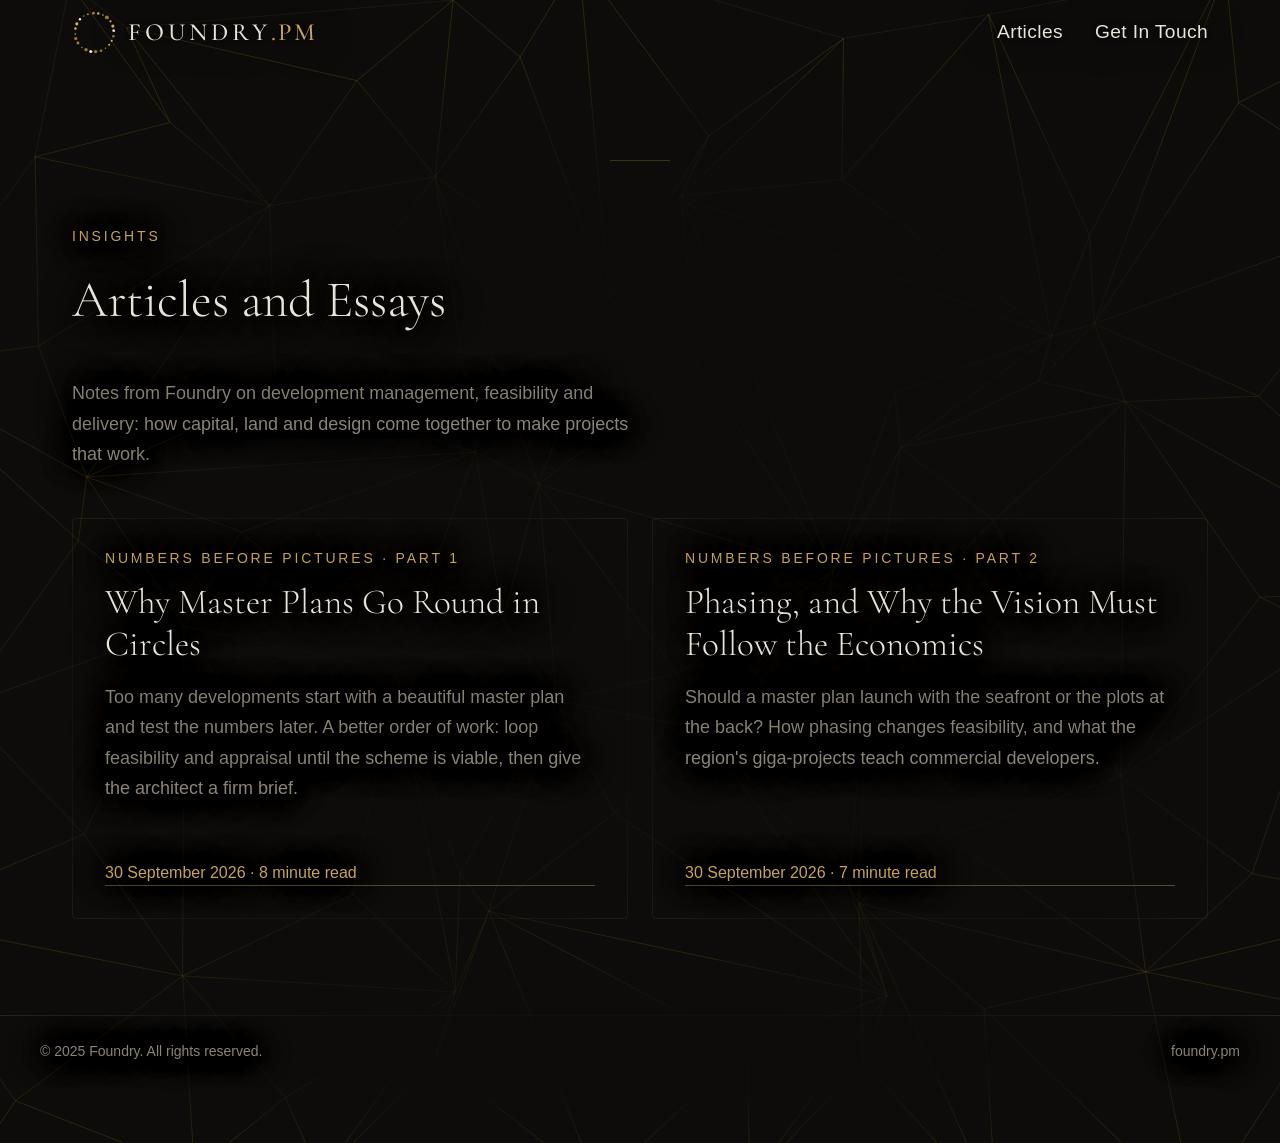
==== commit 14acc99e: "Replace text wordmark with Foundry logo" ====
--- a/articles/index.html
+++ b/articles/index.html
@@ -23,7 +23,7 @@
     <canvas id="page-bg" aria-hidden="true"></canvas>
     <nav class="foundry-nav">
       <div class="nav-container">
-        <a class="nav-wordmark" href="../">FOUNDRY</a>
+        <a class="nav-logo" href="../" aria-label="Foundry home"><svg class="nav-logo-mark" viewBox="196 196 208 208" aria-hidden="true" focusable="false"><path d="M218.3 260.26L232.89 239.18L250.79 223.56L269.77 215.83L295.78 211.14L317.93 211.78L339.46 219.37L358.14 230.33L374.73 248.69L385.62 270.63L389.56 291.93L388.11 318.37L380.45 339.34L368.6 357L351.47 372.81L330.98 385.37L305.8 389.13L283.18 388.86L261.12 380.19L241.89 369.63L223.68 349.09L213.46 328.38L211.13 307.89L211.99 281.5Z" stroke="#9A7B3F" stroke-width="1" fill="none" opacity="0.35"/><circle cx="218.3" cy="260.26" r="7.28" fill="#D4B469"/><circle cx="232.89" cy="239.18" r="5.73" fill="#E8E4DC"/><circle cx="250.79" cy="223.56" r="3.53" fill="#9A7B3F"/><circle cx="269.77" cy="215.83" r="4.92" fill="#9A7B3F"/><circle cx="295.78" cy="211.14" r="6.55" fill="#9A7B3F"/><circle cx="317.93" cy="211.78" r="5.58" fill="#D4B469"/><circle cx="339.46" cy="219.37" r="3.74" fill="#D4B469"/><circle cx="358.14" cy="230.33" r="9.02" fill="#9A7B3F"/><circle cx="374.73" cy="248.69" r="5.05" fill="#D4B469"/><circle cx="385.62" cy="270.63" r="7.3" fill="#D4B469"/><circle cx="389.56" cy="291.93" r="6.49" fill="#E8E4DC"/><circle cx="388.11" cy="318.37" r="5.84" fill="#9A7B3F"/><circle cx="380.45" cy="339.34" r="4.76" fill="#D4B469"/><circle cx="368.6" cy="357" r="4.85" fill="#D4B469"/><circle cx="351.47" cy="372.81" r="3.09" fill="#D4B469"/><circle cx="330.98" cy="385.37" r="6.11" fill="#9A7B3F"/><circle cx="305.8" cy="389.13" r="7.43" fill="#9A7B3F"/><circle cx="283.18" cy="388.86" r="7.18" fill="#E8E4DC"/><circle cx="261.12" cy="380.19" r="7.81" fill="#9A7B3F"/><circle cx="241.89" cy="369.63" r="3.49" fill="#9A7B3F"/><circle cx="223.68" cy="349.09" r="6.67" fill="#9A7B3F"/><circle cx="213.46" cy="328.38" r="7.47" fill="#9A7B3F"/><circle cx="211.13" cy="307.89" r="3.47" fill="#D4B469"/><circle cx="211.99" cy="281.5" r="5.63" fill="#D4B469"/></svg><span class="nav-logo-text">FOUNDRY<span class="nav-logo-pm">.PM</span></span></a>
         <div class="nav-links">
           <a class="nav-cta" href="../articles/">Articles</a>
           <a class="nav-cta" href="../#contact">Get In Touch</a>
--- a/articles/site-extras.css
+++ b/articles/site-extras.css
@@ -262,3 +262,49 @@
   .article-container { padding: var(--space-8) var(--space-6) var(--space-12); border-left: 0; border-right: 0; border-radius: 0; }
   .article-wrap { padding-top: calc(64px + var(--space-8)); }
 }
+
+/* Buttons inside articles keep their own colours (dark text on gold). */
+.article-body a.btn-primary,
+.article-body a.btn-primary:hover {
+  color: #0d0c0a;
+  border-bottom: none;
+}
+
+/* Background mesh: a little stronger than the original 0.36 so the
+   pattern reads more clearly. Applies to the home page and articles. */
+canvas#page-bg { opacity: .6 !important; }
+
+/* ---------- Foundry logo in the top bar ---------- */
+.nav-logo {
+  display: inline-flex;
+  align-items: center;
+  gap: .7rem;
+  text-decoration: none;
+  line-height: 1;
+}
+.nav-logo-mark {
+  width: clamp(38px, 32px + 1vw, 48px);
+  height: auto;
+  flex: none;
+  transition: transform .6s ease;
+}
+.nav-logo:hover .nav-logo-mark { transform: rotate(20deg); }
+.nav-logo-text {
+  font-family: var(--font-display);
+  font-weight: 500;
+  font-size: clamp(1.2rem, 1.05rem + .7vw, 1.55rem);
+  letter-spacing: .16em;
+  color: #E8E4DC;
+}
+.nav-logo-pm { color: #C4A35A; letter-spacing: .08em; }
+/* Home page: the logo replaces the original text wordmark. */
+.has-logo > .nav-wordmark { display: none; }
+@media (max-width: 600px) {
+  .nav-logo { gap: .5rem; }
+  .nav-logo-mark { width: 30px; }
+  .nav-logo-text { font-size: 1.05rem; letter-spacing: .12em; }
+  .nav-logo-pm { display: none; }
+  .nav-links { gap: var(--space-4); }
+  .nav-articles-link { margin-right: var(--space-4); }
+  .nav-container .nav-cta { white-space: nowrap; }
+}
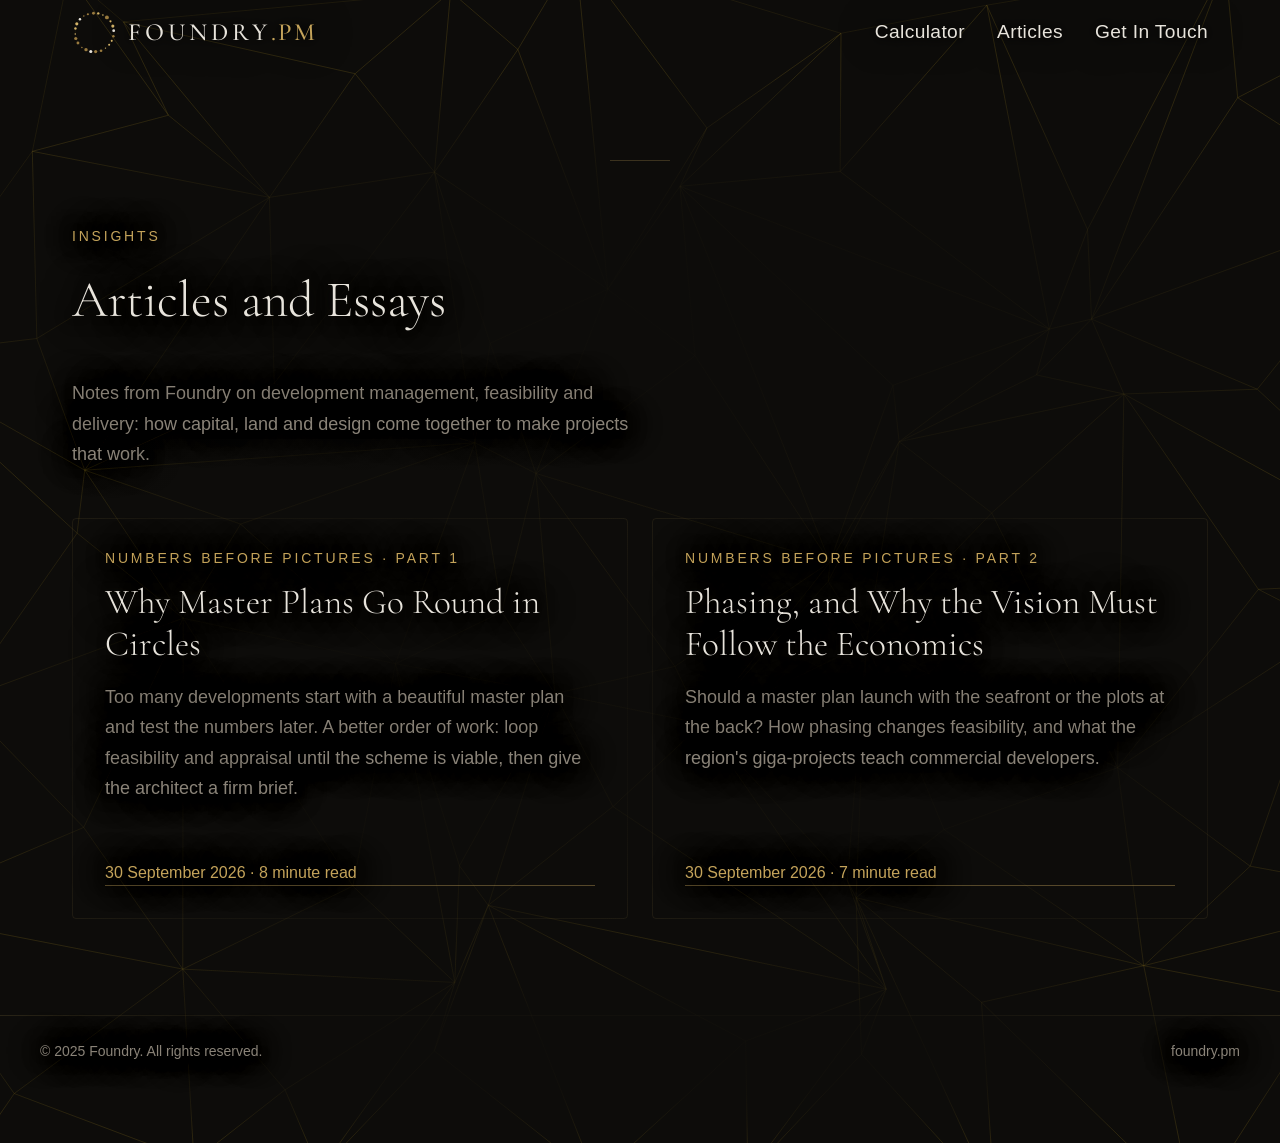
==== commit 658aafde: "Add student housing calculator link" ====
--- a/articles/index.html
+++ b/articles/index.html
@@ -25,6 +25,7 @@
       <div class="nav-container">
         <a class="nav-logo" href="../" aria-label="Foundry home"><svg class="nav-logo-mark" viewBox="196 196 208 208" aria-hidden="true" focusable="false"><path d="M218.3 260.26L232.89 239.18L250.79 223.56L269.77 215.83L295.78 211.14L317.93 211.78L339.46 219.37L358.14 230.33L374.73 248.69L385.62 270.63L389.56 291.93L388.11 318.37L380.45 339.34L368.6 357L351.47 372.81L330.98 385.37L305.8 389.13L283.18 388.86L261.12 380.19L241.89 369.63L223.68 349.09L213.46 328.38L211.13 307.89L211.99 281.5Z" stroke="#9A7B3F" stroke-width="1" fill="none" opacity="0.35"/><circle cx="218.3" cy="260.26" r="7.28" fill="#D4B469"/><circle cx="232.89" cy="239.18" r="5.73" fill="#E8E4DC"/><circle cx="250.79" cy="223.56" r="3.53" fill="#9A7B3F"/><circle cx="269.77" cy="215.83" r="4.92" fill="#9A7B3F"/><circle cx="295.78" cy="211.14" r="6.55" fill="#9A7B3F"/><circle cx="317.93" cy="211.78" r="5.58" fill="#D4B469"/><circle cx="339.46" cy="219.37" r="3.74" fill="#D4B469"/><circle cx="358.14" cy="230.33" r="9.02" fill="#9A7B3F"/><circle cx="374.73" cy="248.69" r="5.05" fill="#D4B469"/><circle cx="385.62" cy="270.63" r="7.3" fill="#D4B469"/><circle cx="389.56" cy="291.93" r="6.49" fill="#E8E4DC"/><circle cx="388.11" cy="318.37" r="5.84" fill="#9A7B3F"/><circle cx="380.45" cy="339.34" r="4.76" fill="#D4B469"/><circle cx="368.6" cy="357" r="4.85" fill="#D4B469"/><circle cx="351.47" cy="372.81" r="3.09" fill="#D4B469"/><circle cx="330.98" cy="385.37" r="6.11" fill="#9A7B3F"/><circle cx="305.8" cy="389.13" r="7.43" fill="#9A7B3F"/><circle cx="283.18" cy="388.86" r="7.18" fill="#E8E4DC"/><circle cx="261.12" cy="380.19" r="7.81" fill="#9A7B3F"/><circle cx="241.89" cy="369.63" r="3.49" fill="#9A7B3F"/><circle cx="223.68" cy="349.09" r="6.67" fill="#9A7B3F"/><circle cx="213.46" cy="328.38" r="7.47" fill="#9A7B3F"/><circle cx="211.13" cy="307.89" r="3.47" fill="#D4B469"/><circle cx="211.99" cy="281.5" r="5.63" fill="#D4B469"/></svg><span class="nav-logo-text">FOUNDRY<span class="nav-logo-pm">.PM</span></span></a>
         <div class="nav-links">
+          <a class="nav-cta nav-calc-link" href="https://student-housing-apraisal.foundry.pm/" target="_blank" rel="noopener">Calculator</a>
           <a class="nav-cta" href="../articles/">Articles</a>
           <a class="nav-cta" href="../#contact">Get In Touch</a>
         </div>
--- a/articles/site-extras.css
+++ b/articles/site-extras.css
@@ -308,3 +308,19 @@
   .nav-articles-link { margin-right: var(--space-4); }
   .nav-container .nav-cta { white-space: nowrap; }
 }
+
+/* ---------- Student housing calculator link ---------- */
+.nav-calc-link { margin-right: var(--space-8); text-decoration: none; }
+.nav-links .nav-calc-link { margin-right: 0; }
+.tool-card { max-width: 720px; }
+.tool-card .card-body { margin-bottom: var(--space-6); }
+a.tool-btn { text-decoration: none; display: inline-block; }
+@media (max-width: 600px) {
+  /* On phones the top bar has no room; the home page card links to it instead. */
+  .nav-calc-link { display: none; }
+}
+.nav-container > .nav-calc-link { margin-left: auto; }
+.nav-calc-link + .nav-articles-link { margin-left: 0; }
+@media (max-width: 600px) {
+  .nav-calc-link + .nav-articles-link { margin-left: auto; }
+}
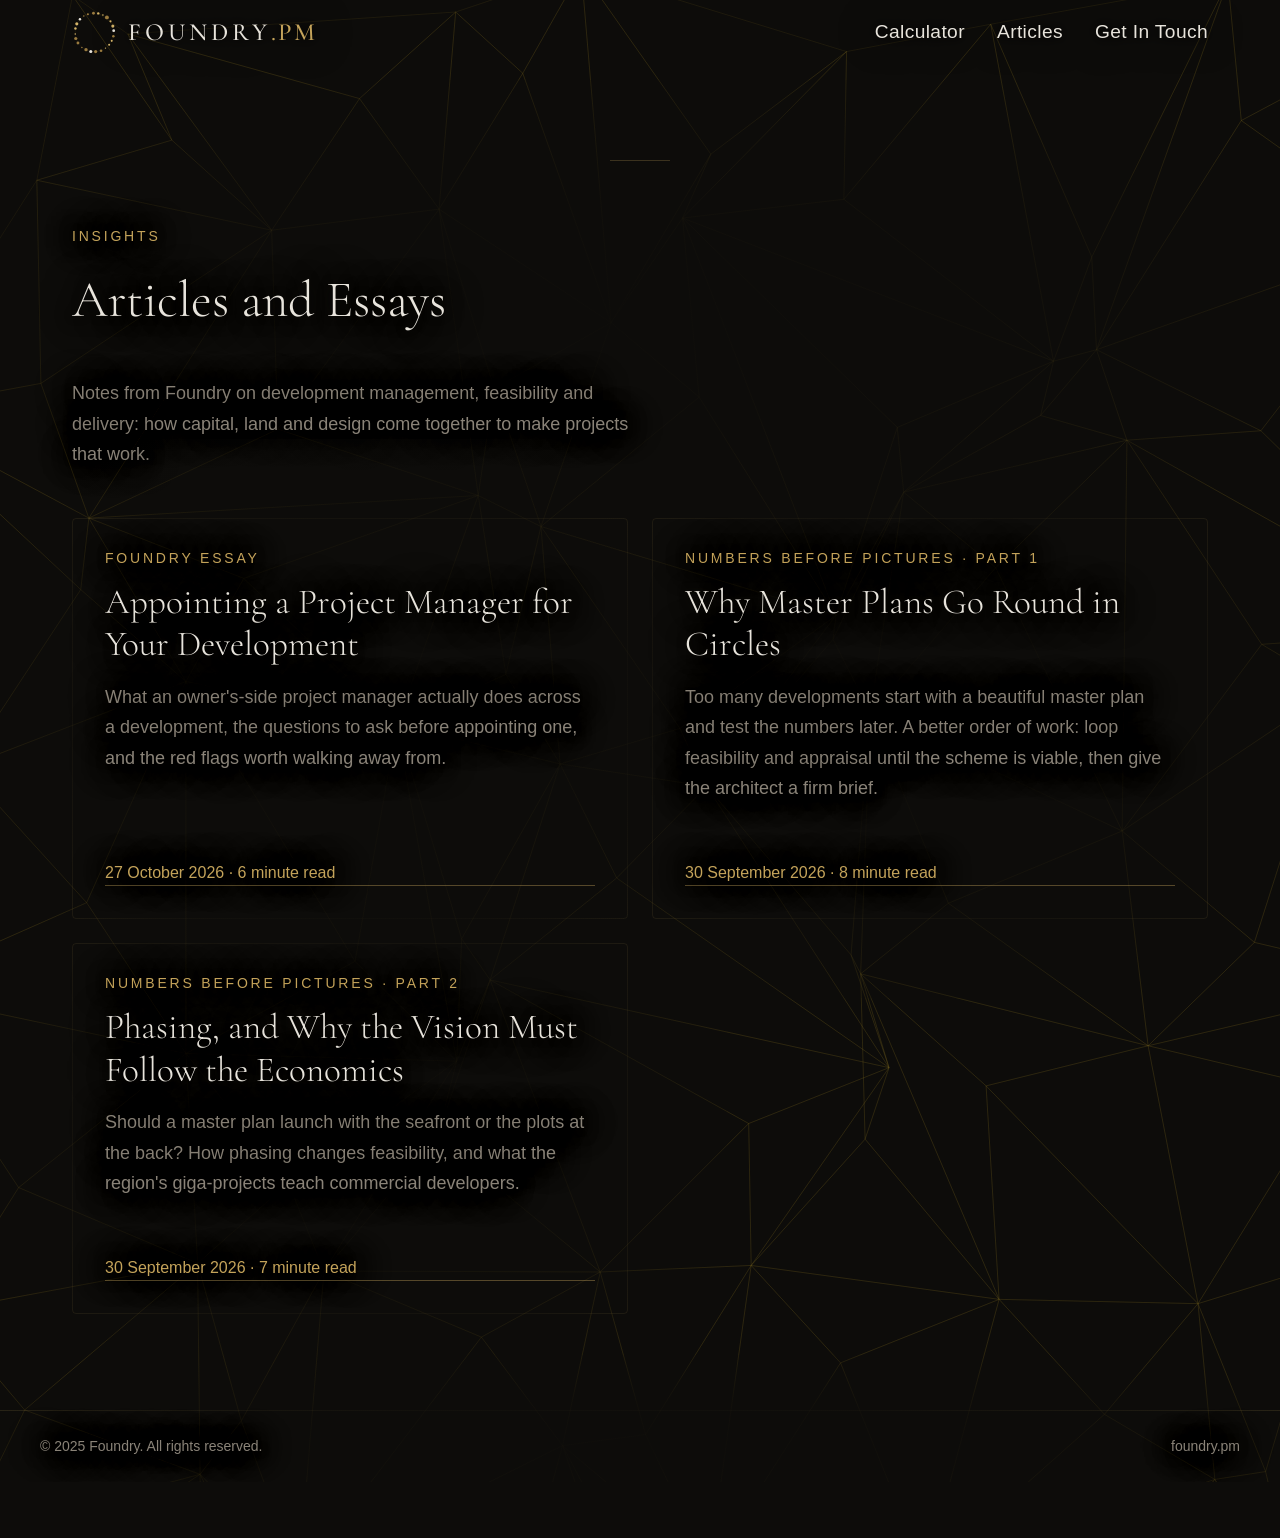
==== commit 04abe7a8: "Add new article card for project management" ====
--- a/articles/index.html
+++ b/articles/index.html
@@ -43,6 +43,13 @@
       <section class="section" style="padding-top:0">
         <div class="section-container">
           <div class="articles-list">
+          <a class="party-card content-halo insights-card" href="appointing-a-project-manager/">
+            <span class="card-num">Foundry essay</span>
+            <h3 class="card-title">Appointing a Project Manager for Your Development</h3>
+            <p class="card-body">What an owner&#x27;s-side project manager actually does across a development, the questions to ask before appointing one, and the red flags worth walking away from.</p>
+            <span class="insights-read">27 October 2026 &middot; 6 minute read</span>
+            <div class="card-line" aria-hidden="true"></div>
+          </a>
           <a class="party-card content-halo insights-card" href="numbers-before-pictures-part-1/">
             <span class="card-num">Numbers Before Pictures · Part 1</span>
             <h3 class="card-title">Why Master Plans Go Round in Circles</h3>
--- a/articles/site-extras.css
+++ b/articles/site-extras.css
@@ -324,3 +324,4 @@
 @media (max-width: 600px) {
   .nav-calc-link + .nav-articles-link { margin-left: auto; }
 }
+/* Mobile top-bar overflow fix: if the background canvas sizes wider than a small viewport, page horizontal overflow stretches the fixed bar and pushes the Articles / Get In Touch links offscreen on phones. Clip horizontal overflow and clamp the bar to the viewport; compact links on very small phones. */ html{overflow-x:clip} @media (max-width:768px){.foundry-nav{width:100vw}.nav-container{max-width:100vw;margin:0}} @media (max-width:360px){.nav-container{padding:0 10px}.nav-logo-text{font-size:.95rem;letter-spacing:.08em}.nav-container .nav-cta{font-size:.85rem}.nav-articles-link{margin-right:var(--space-3)}}
